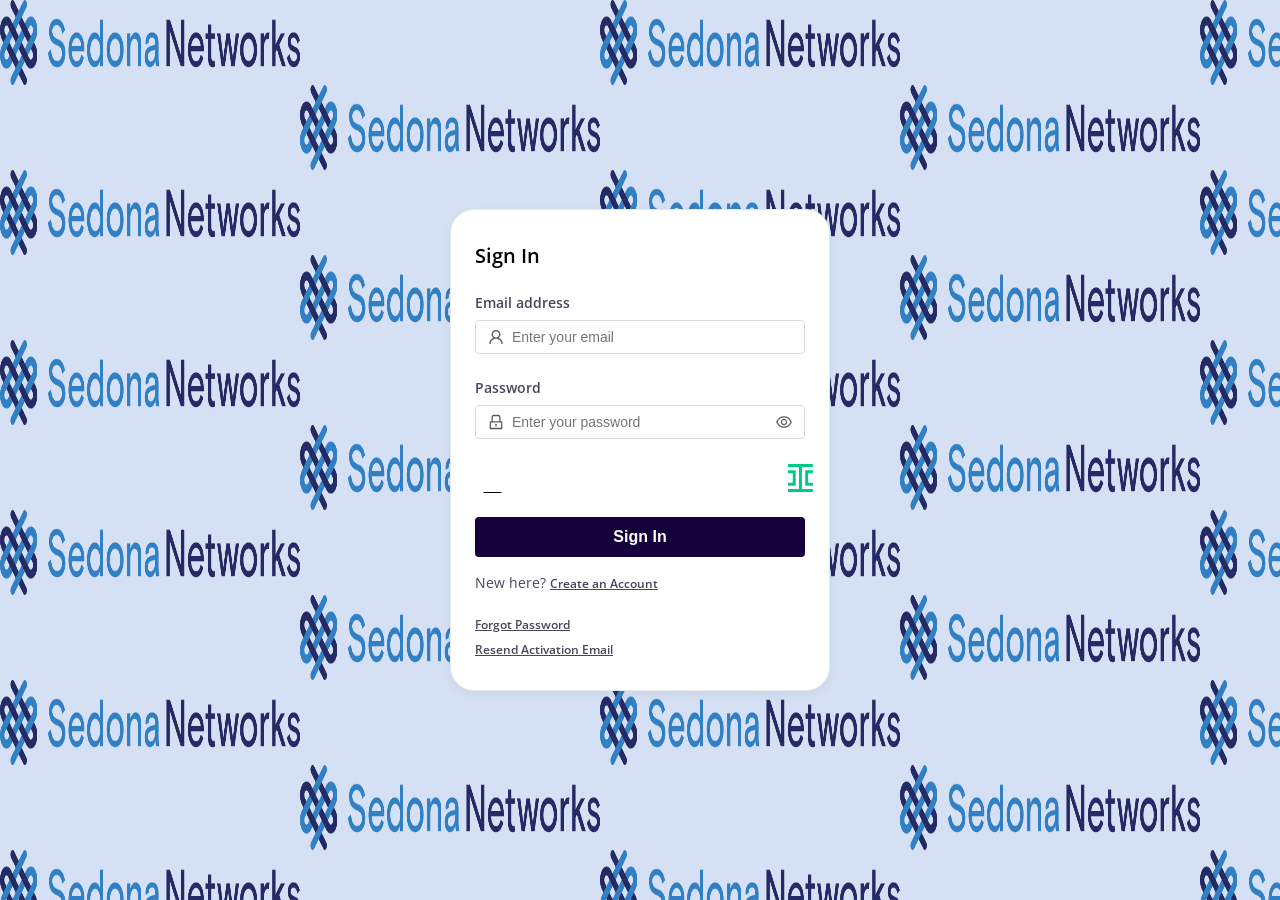
==== index.html @ 29ae746d "removed template code except ironclad workflow url link" ====
<!DOCTYPE html>
<html lang="en">
<head>
    <meta charset="utf-8">
    <title>Clickwrap Demo</title>
    <meta name="viewport" content="width=device-width, initial-scale=1">
    <meta name="theme-color" content="#0ed2f0">
    <link rel="icon" href="./favicon-32x32.png">
    <link rel="stylesheet" href="styles.css">
</head>
<body>

    <main class="page-wrapper">
        <div class="login-container">
            
            <div class="card" id="sign-in-card">
                <h1 class="card-title">Sign In</h1>
                
                <form class="login-form">
                    
                    <div class="form-item">
                        <label for="email-address">Email address</label>
                        <div class="input-group">
                            <span class="input-prefix">
                                <svg viewBox="64 64 896 896" fill="currentColor" width="1em" height="1em">
                                    <path d="M858.5 763.6a374 374 0 00-80.6-119.5 375.63 375.63 0 00-119.5-80.6c-.4-.2-.8-.3-1.2-.5C719.5 518 760 444.7 760 362c0-137-111-248-248-248S264 225 264 362c0 82.7 40.5 156 102.8 201.1-.4.2-.8.3-1.2.5-44.8 18.9-85 46-119.5 80.6a375.63 375.63 0 00-80.6 119.5A371.7 371.7 0 00136 901.8a8 8 0 008 8.2h60c4.4 0 7.9-3.5 8-7.8 2-77.2 33-149.5 87.8-204.3 56.7-56.7 132-87.9 212.2-87.9s155.5 31.2 212.2 87.9C779 752.7 810 825 812 902.2c.1 4.4 3.6 7.8 8 7.8h60a8 8 0 008-8.2c-1-47.8-10.9-94.3-29.5-138.2zM512 534c-45.9 0-89.1-17.9-121.6-50.4S340 407.9 340 362c0-45.9 17.9-89.1 50.4-121.6S466.1 190 512 190s89.1 17.9 121.6 50.4S684 316.1 684 362c0 45.9-17.9 89.1-50.4 121.6S557.9 534 512 534z"></path>
                                </svg>
                            </span>
                            <input id="email-address" type="email" placeholder="Enter your email" required>
                        </div>
                    </div>

                    <div class="form-item">
                        <label for="password">Password</label>
                        <div class="input-group">
                            <span class="input-prefix">
                                <svg viewBox="64 64 896 896" fill="currentColor" width="1em" height="1em">
                                    <path d="M832 464h-68V240c0-70.7-57.3-128-128-128H388c-70.7 0-128 57.3-128 128v224h-68c-17.7 0-32 14.3-32 32v384c0 17.7 14.3 32 32 32h640c17.7 0 32-14.3 32-32V496c0-17.7-14.3-32-32-32zM332 240c0-30.9 25.1-56 56-56h248c30.9 0 56 25.1 56 56v224H332V240zm460 600H232V536h560v304zM484 701v53c0 4.4 3.6 8 8 8h40c4.4 0 8-3.6 8-8v-53a48.01 48.01 0 10-56 0z"></path>
                                </svg>
                            </span>
                            <input id="password" type="password" placeholder="Enter your password" required>
                            <span class="input-suffix eye-icon">
                                <svg viewBox="64 64 896 896" fill="currentColor" width="1em" height="1em">
                                    <path d="M942.2 486.2C847.4 286.5 704.1 186 512 186c-192.2 0-335.4 100.5-430.2 300.3a60.3 60.3 0 000 51.5C176.6 737.5 319.9 838 512 838c192.2 0 335.4-100.5 430.2-300.3 7.7-16.2 7.7-35 0-51.5zM512 766c-161.3 0-279.4-81.8-362.7-254C232.6 339.8 350.7 258 512 258c161.3 0 279.4 81.8 362.7 254C791.5 684.2 673.4 766 512 766zm-4-430c-97.2 0-176 78.8-176 176s78.8 176 176 176 176-78.8 176-176-78.8-176-176-176zm0 288c-61.9 0-112-50.1-112-112s50.1-112 112-112 112 50.1 112 112-50.1 112-112 112z"></path>
                                </svg>
                            </span>
                        </div>
                    </div>
                    
                    <div class="clickwrap-container">
                        <iframe id="my-iframe" src="{{ replace_ironclad_clickwrap_workflow_link }}&parent=https://icse-demo.github.io"></iframe>
                        <svg viewBox="0 0 136 152" fill="none" xmlns="http://www.w3.org/2000/svg">
                            <path fill-rule="evenodd" clip-rule="evenodd" d="M0 0.957442V15.2965C0 15.6948 0.398307 16.0931 0.796615 16.0931H59.7461V135.585H0.796615C0.398307 135.585 0 135.983 0 136.382V150.721C0 151.119 0.398307 151.517 0.796615 151.517H134.628C135.026 151.517 135.424 151.119 135.424 150.721V136.382C135.424 135.983 135.026 135.585 134.628 135.585H75.6784V16.0931H134.628C135.026 16.0931 135.424 15.6948 135.424 15.2965V0.957442C135.424 0.559135 135.026 0.160828 134.628 0.160828H0.796615C0.398307 0.160828 0 0.559135 0 0.957442ZM98.3816 34.0175H94.3992C94.0008 34.0175 93.6025 34.4158 93.6025 34.8141V116.865C93.6025 117.264 94.0008 117.662 94.3992 117.662H108.738C108.742 117.662 108.745 117.662 108.749 117.662H134.628C135.026 117.662 135.424 117.264 135.424 116.865V102.526C135.424 102.128 135.026 101.73 134.628 101.73H109.535V49.9498H134.628C135.026 49.9498 135.424 49.5515 135.424 49.1532V34.8141C135.424 34.4158 135.026 34.0175 134.628 34.0175H108.738H98.3816ZM37.0426 34.0175H41.0258C41.4241 34.0175 41.8224 34.4158 41.8224 34.8141V116.865C41.8224 117.264 41.4241 117.662 41.0258 117.662H26.6868L26.6763 117.662H0.796614C0.398307 117.662 0 117.264 0 116.865V102.526C0 102.128 0.398307 101.73 0.796614 101.73H25.8901V49.9498H0.796614C0.398307 49.9498 0 49.5515 0 49.1532V34.8141C0 34.4158 0.398307 34.0175 0.796614 34.0175H26.6868H37.0426Z" fill="#00CA88"/>
                        </svg>
                    </div>

                    <button type="button" class="btn-primary" onclick="event.preventDefault(); displayClickwrap()">Sign In</button>

                    <div class="form-footer-links">
                        <span>New here?</span>
                        <a href="#">Create an Account</a>
                    </div>
                </form>
                
                <div class="auth-helper-links">
                    <a href="#">Forgot Password</a>
                    <a href="#">Resend Activation Email</a>
                </div>
            </div>
            
        </div>
    </main>

    <div id="iframe-container">
        <iframe id="signature-iframe" src=""></iframe>
        <button id="submit-button" disabled>Submit</button>
    </div>
    
    <div id="loading-container">
        <div class="loading-box">
            <div class="loader">
                <span></span><span></span><span></span>
            </div>
            <div class="progress-bar-container">
                <div id="progress-bar" class="progress-bar"></div>
            </div>
            <p id="loading-message"></p>
        </div>
    </div>
    
    <script src="script.js"></script>
</body>
</html>
---- styles.css ----
@import url('https://fonts.googleapis.com/css2?family=Open+Sans:wght@400;600;700&display=swap');

body, html {
    margin: 0;
    height: 100%;
    font-family: 'Open Sans', -apple-system, BlinkMacSystemFont, "Segoe UI", Roboto, sans-serif;
    background-color: #f7f7f7;
}

.page-wrapper {
    /* Keep your layout setup */
    min-height: 100vh;
    width: 100%;
    display: flex;
    justify-content: center;
    align-items: center;
    
    /* 1. Add this to anchor the background layer and protect your login card */
    position: relative; 
    z-index: 1;
    
    /* Optional: Set your desired background color here so the empty spaces aren't just white */
    background-color: #d6e0f5; 
}

/* 2. Create the background layer */
.page-wrapper::before {
    content: "";
    position: absolute;
    inset: 0; /* Stretches layer to all edges (top, bottom, left, right 0) */
    z-index: -1; /* Puts the background BEHIND your login card */
    
    background-image: url('./assets/LogoFlat2x.png');
    background-repeat: repeat;
    background-attachment: fixed;
    
    /* 3. We MUST set an exact height (e.g., 85px) instead of 'auto' to do the grid math. 
       If the logo looks squished or stretched, adjust 85px up or down until it looks right. */
    background-size: 300px 85px; 
    
    /* 4. Create the Checkerboard Mask 
       This draws 4 quadrants: Top-Left & Bottom-Right are visible, the others are hidden */
    -webkit-mask-image: conic-gradient(transparent 25%, #000 25% 50%, transparent 50% 75%, #000 75%);
    mask-image: conic-gradient(transparent 25%, #000 25% 50%, transparent 50% 75%, #000 75%);
    
    /* 5. The mask size must be EXACTLY twice the background-size to cover a 2x2 grid 
       300 * 2 = 600px | 85 * 2 = 170px */
    -webkit-mask-size: 600px 170px;
    mask-size: 600px 170px;
}

/* Main Form Card */
.card {
    background: #ffffff;
    border: 1px solid #e8e8e8;
    border-radius: 24px;
    box-shadow: 0 4px 12px rgba(0, 0, 0, 0.05);
    width: 100%;
    max-width: 380px;
    padding: 32px 24px;
    box-sizing: border-box;
    overflow: hidden;
}

.card-title {
    font-size: 20px;
    color: #000;
    font-weight: 600;
    margin-top: 0;
    margin-bottom: 24px;
}

/* Inputs and form elements */
.form-item {
    margin-bottom: 24px;
}

.form-item label {
    display: block;
    font-size: 14px;
    color: #48465b;
    font-weight: 600;
    margin-bottom: 8px;
}

/* Input Group Wrapper */
.input-group {
    display: flex;
    align-items: center;
    box-sizing: border-box;
    width: 100%;
    padding: 8px 12px;
    background-color: #fff;
    border: 1px solid #d9d9d9;
    border-radius: 4px;
    transition: all 0.3s;
}

.input-group:hover {
    border-color: #8ab7e4;
}

.input-group:focus-within {
    border-color: #8ab7e4;
    box-shadow: 0 0 0 2px rgba(138, 183, 228, 0.25); 
}

/* The actual input fields */
.input-group input {
    flex: 1;
    border: none;
    outline: none;
    padding: 0;
    background: transparent;
    font-size: 14px;
    color: #000000a6;
    width: 100%;
}

/* Icons */
.input-prefix {
    margin-right: 8px;
    display: flex;
    align-items: center;
    color: #000000a6;
}

.input-suffix {
    margin-left: 8px;
    display: flex;
    align-items: center;
    color: #000000a6;
    cursor: pointer;
    transition: color 0.3s;
    position: relative;
    z-index: 10;
}

.input-suffix:hover {
    color: #8ab7e4;
}

.input-suffix svg { pointer-events: none; }
.input-prefix svg, .input-suffix svg {
    width: 16px;
    height: 16px;
}

/* Clickwrap and buttons */
.clickwrap-container {
    display: flex;
    align-items: center;
    justify-content: space-between;
    gap: 16px;
    margin-top: 24px;
    margin-bottom: 24px;
}

.clickwrap-container iframe {
    width: 90%;
    height: 30px;
    border: none;
}

.clickwrap-container svg {
    width: 25px;
    height: 28px;
    flex-shrink: 0;
}

/* Main Form Button */
.btn-primary {
    width: 100%;
    height: 40px;
    padding: 0 15px;
    font-size: 16px;
    font-weight: 600;
    color: #fff;
    background-color: #15003B;
    border: none;
    border-radius: 4px;
    cursor: pointer;
    transition: all 0.3s ease;
    margin-bottom: 16px;
}

.btn-primary:hover {
    background-color: #404C71;
}

/* Text Links */
.form-footer-links {
    font-size: 14px;
    color: #48465b;
}

.auth-helper-links {
    display: flex;
    flex-direction: column;
    gap: 8px;
    margin-top: 24px;
}

a {
    color: #48465b;
    text-decoration: underline;
    text-decoration-color: #48465b;
    font-weight: 600;
    font-size: 12px;
    transition: color 0.2s;
}

a:hover {
    color: #8ab7e4;
    text-decoration-color: #8ab7e4;
}

/* Loading overlay and iFrame */
#loading-container {
    display: flex;
    justify-content: center;
    align-items: center;
    position: fixed;
    top: 0;
    left: 0;
    width: 100%;
    height: 100%;
    background: #ffffff;
    z-index: 9999;
    opacity: 0;
    visibility: hidden;
    transition: opacity 0.5s ease, visibility 0.5s ease;
}

#loading-container.show {
    opacity: 1;
    visibility: visible;
}

.loading-box {
    text-align: center;
    padding: 40px 50px;
    background: #ffffff;
    border-radius: 20px;
    box-shadow: 0 8px 32px 0 rgba(100, 82, 255, 0.2);
    border: 1px solid #6452ff;
}

.loader {
    display: flex;
    justify-content: center;
    align-items: center;
    height: 60px;
    margin-bottom: 20px;
}

.loader span {
    display: inline-block;
    width: 15px;
    height: 15px;
    margin: 0 7px;
    background-color: #1E0057;
    border-radius: 50%;
    animation: pulse 1.4s infinite ease-in-out both;
}

.loader span:nth-child(1) { animation-delay: -0.32s; }
.loader span:nth-child(2) { animation-delay: -0.16s; }

@keyframes pulse {
    0%, 80%, 100% { transform: scale(0.2); opacity: 0.5; }
    40% { transform: scale(1.0); opacity: 1; }
}

#loading-message {
    color: #1E0057;
    font-size: 1.1em;
    letter-spacing: 1px;
    min-height: 2em;
    transition: opacity 0.5s ease-in-out;
}
#loading-message.fade-out { opacity: 0; }

.progress-bar-container {
    width: 100%;
    height: 10px;
    background-color: #6452ff;
    border-radius: 25px;
    margin-bottom: 25px;
    overflow: hidden;
}

.progress-bar {
    width: 0%;
    height: 100%;
    background-color: #1E0057;
    border-radius: 25px;
    transition: width 0.4s ease-in-out;
}

/* Floating Signature Frame */
#iframe-container {
    width: 1000px;
    margin: 40px auto;
    padding: 15px;
    background-color: #1E0057;
    border-radius: 16px;
    box-shadow: 0 8px 24px rgba(100, 82, 255, 0.3);
    display: none;
    position: fixed;
    top: 50%;
    left: 50%;
    transform: translate(-50%, -50%);
    z-index: 50;
}

#signature-iframe {
    display: block;
    width: 100%;
    height: 700px;
    border: none;
    border-radius: 8px;
    background: white;
}

#submit-button {
    position: fixed;
    bottom: 20px;
    right: 20px;
    z-index: 1000;
    background-image: linear-gradient(45deg, #7A57D4 0%, #1E0057 100%);
    color: white;
    border: none;
    border-radius: 10px;
    padding: 14px 32px;
    font-size: 16px;
    font-weight: bold;
    cursor: pointer;
    box-shadow: 0 4px 15px rgba(100, 82, 255, 0.3);
    transition: all 0.25s ease;
}

#submit-button:not(:disabled):hover {
    transform: translateY(-3px) scale(1.05);
}

#submit-button:disabled {
    background-image: none;
    background-color: #a0aec0;
    color: #e2e8f0;
    cursor: not-allowed;
    box-shadow: none;
    filter: grayscale(50%);
}
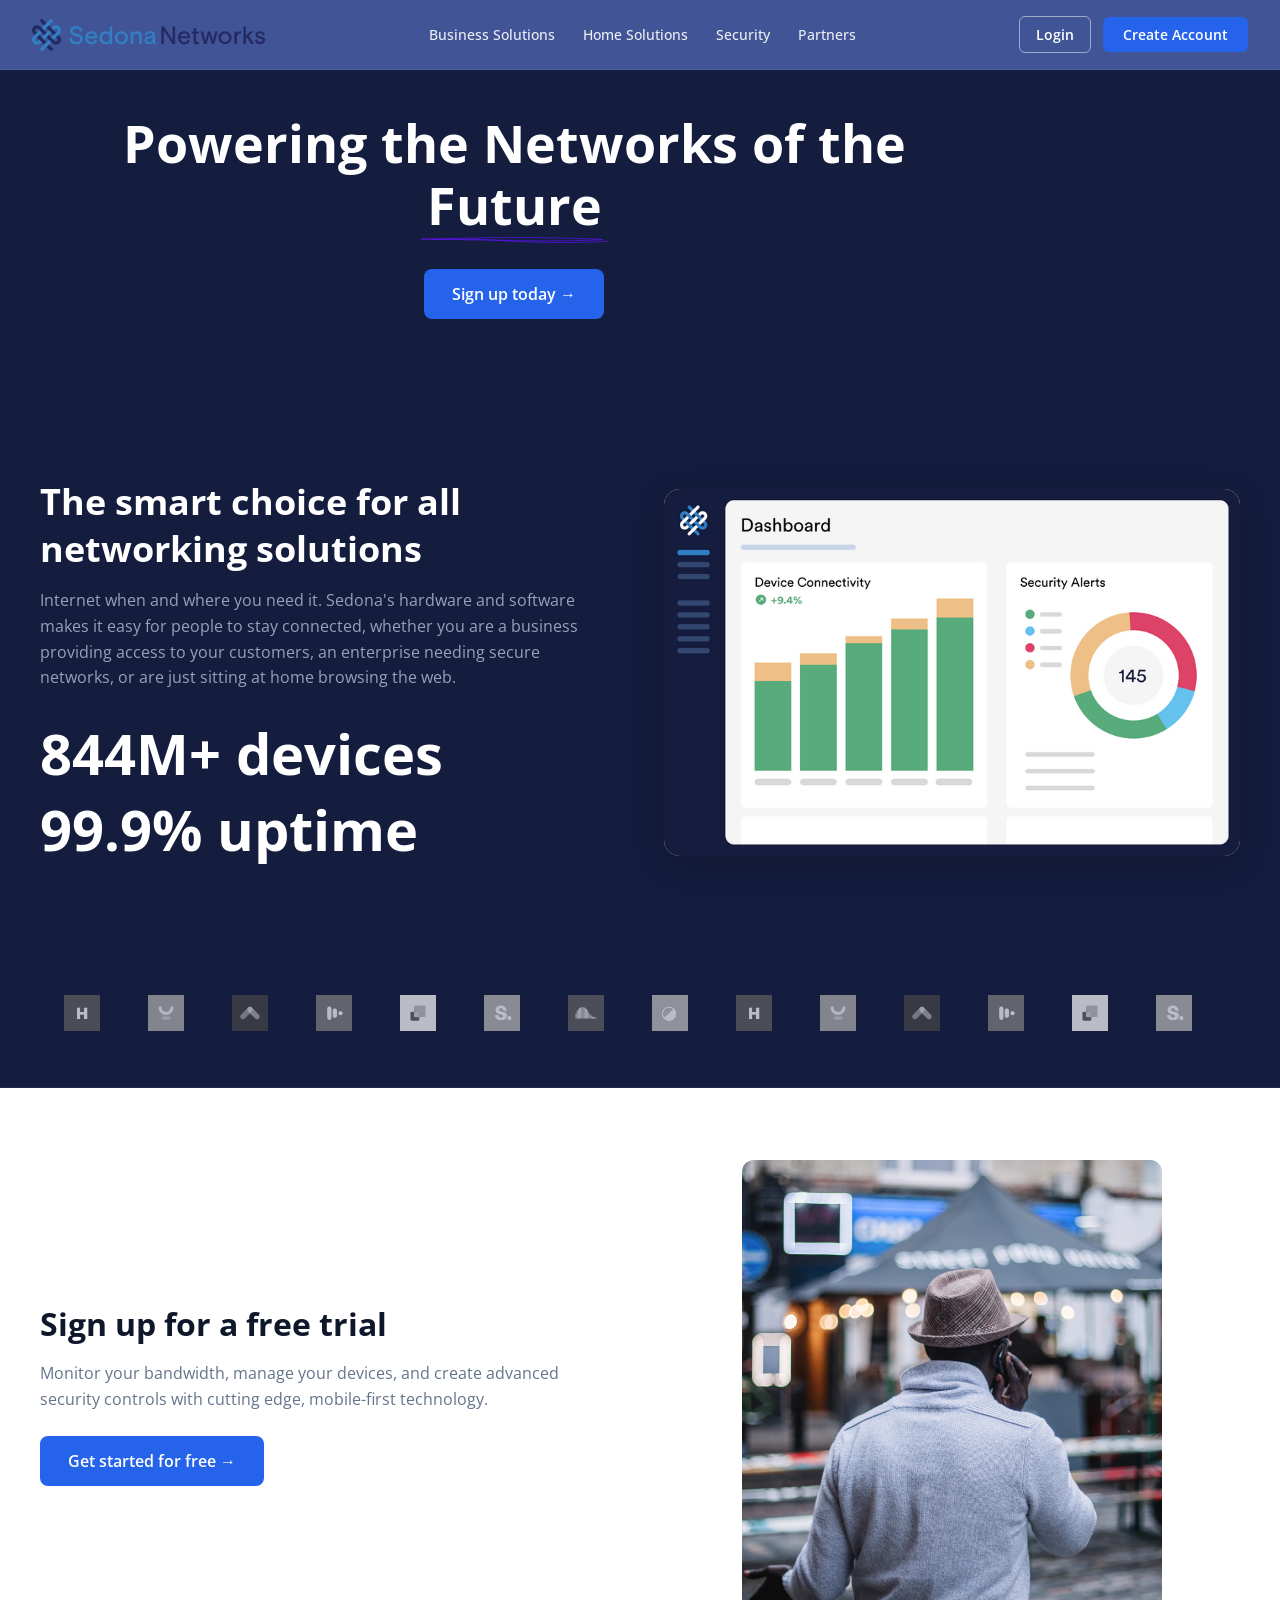
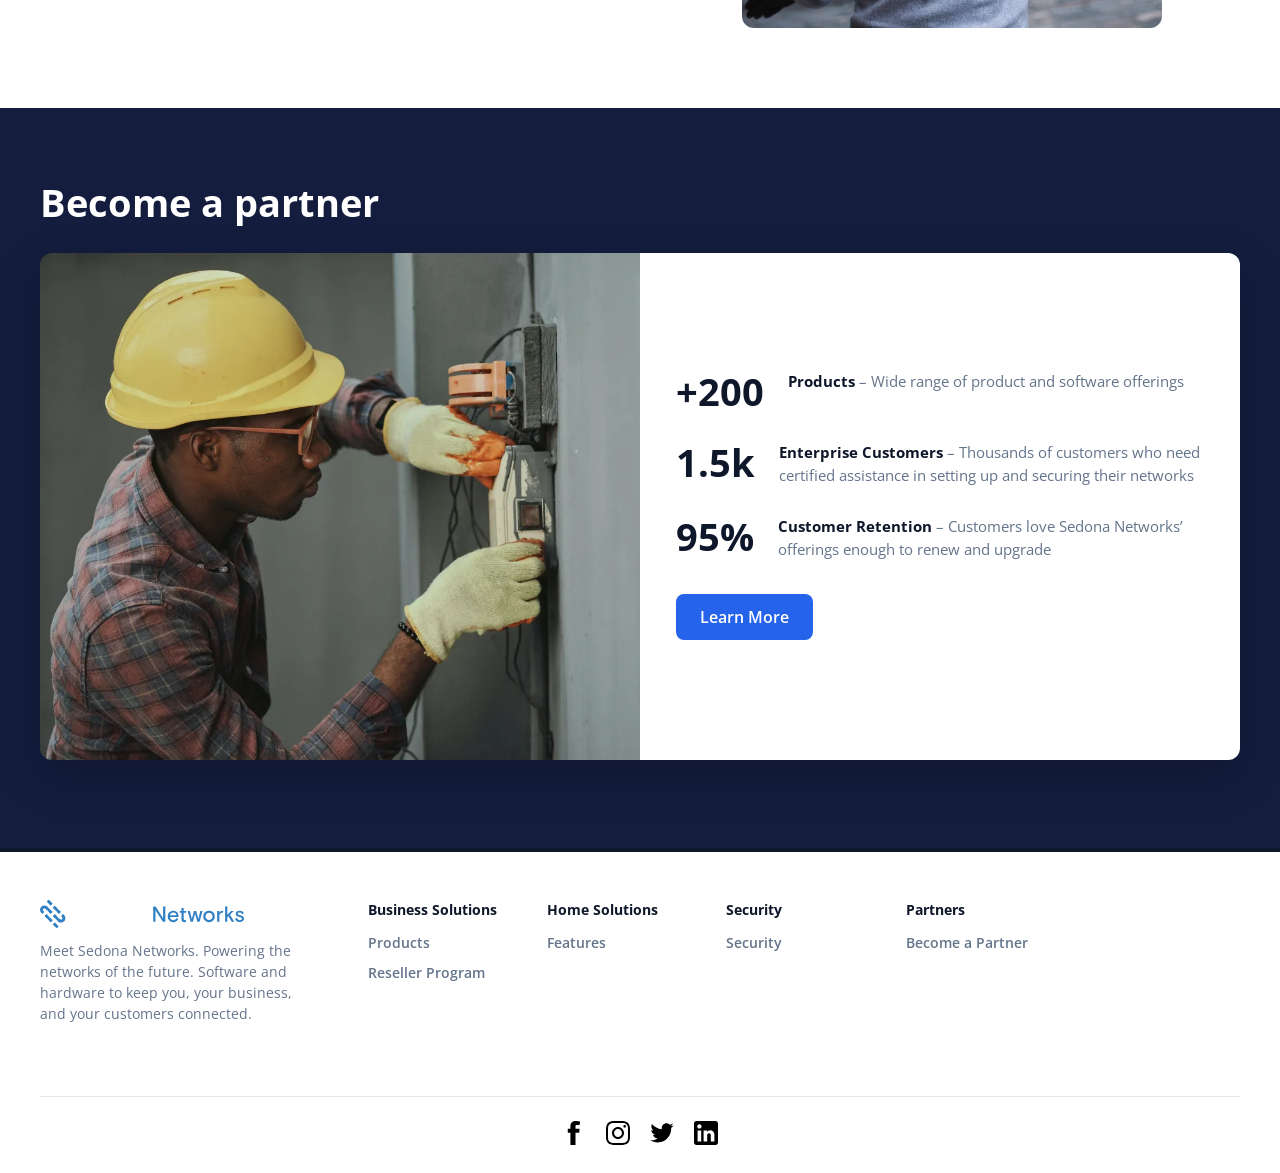
==== commit 796e2342: "Initial Sedona Website copy" ====
--- a/index.html
+++ b/index.html
@@ -2,92 +2,196 @@
 <html lang="en">
 <head>
     <meta charset="utf-8">
-    <title>Clickwrap Demo</title>
+    <title>Sedona Networks</title>
     <meta name="viewport" content="width=device-width, initial-scale=1">
-    <meta name="theme-color" content="#0ed2f0">
+    <meta name="theme-color" content="#0b1120">
     <link rel="icon" href="./favicon-32x32.png">
-    <link rel="stylesheet" href="styles.css">
+    <link rel="stylesheet" href="css/styles.css">
 </head>
-<body>
+<body class="page-home">
+
+    <header class="site-header">
+        <a href="index.html" class="header-logo">
+            <img src="assets/LogoFlat.svg" alt="">
+        </a>
+        <nav class="site-nav">
+            <a href="business-solutions.html">Business Solutions</a>
+            <a href="home-solutions.html">Home Solutions</a>
+            <a href="security.html">Security</a>
+            <a href="partners.html">Partners</a>
+        </nav>
+        <div class="header-actions">
+            <a href="login.html" class="btn-login">Login</a>
+            <a href="signup.html" class="btn-create">Create Account</a>
+        </div>
+    </header>
 
     <main class="page-wrapper">
-        <div class="login-container">
-            
-            <div class="card" id="sign-in-card">
-                <h1 class="card-title">Sign In</h1>
-                
-                <form class="login-form">
-                    
-                    <div class="form-item">
-                        <label for="email-address">Email address</label>
-                        <div class="input-group">
-                            <span class="input-prefix">
-                                <svg viewBox="64 64 896 896" fill="currentColor" width="1em" height="1em">
-                                    <path d="M858.5 763.6a374 374 0 00-80.6-119.5 375.63 375.63 0 00-119.5-80.6c-.4-.2-.8-.3-1.2-.5C719.5 518 760 444.7 760 362c0-137-111-248-248-248S264 225 264 362c0 82.7 40.5 156 102.8 201.1-.4.2-.8.3-1.2.5-44.8 18.9-85 46-119.5 80.6a375.63 375.63 0 00-80.6 119.5A371.7 371.7 0 00136 901.8a8 8 0 008 8.2h60c4.4 0 7.9-3.5 8-7.8 2-77.2 33-149.5 87.8-204.3 56.7-56.7 132-87.9 212.2-87.9s155.5 31.2 212.2 87.9C779 752.7 810 825 812 902.2c.1 4.4 3.6 7.8 8 7.8h60a8 8 0 008-8.2c-1-47.8-10.9-94.3-29.5-138.2zM512 534c-45.9 0-89.1-17.9-121.6-50.4S340 407.9 340 362c0-45.9 17.9-89.1 50.4-121.6S466.1 190 512 190s89.1 17.9 121.6 50.4S684 316.1 684 362c0 45.9-17.9 89.1-50.4 121.6S557.9 534 512 534z"></path>
-                                </svg>
-                            </span>
-                            <input id="email-address" type="email" placeholder="Enter your email" required>
-                        </div>
+        <!-- Hero -->
+        <section class="hero">
+                <div class="hero-top animate-on-scroll">
+                    <h1 class="hero-title">
+                        Powering the Networks of the <span class="glitch-word hero-future-word">Future</span>
+                    </h1>
+                    <div class="hero-cta">
+                        <a href="signup.html" class="btn-primary-hero btn-hero-arrow">Sign up today</a>
                     </div>
+                </div>
+        </section>
 
-                    <div class="form-item">
-                        <label for="password">Password</label>
-                        <div class="input-group">
-                            <span class="input-prefix">
-                                <svg viewBox="64 64 896 896" fill="currentColor" width="1em" height="1em">
-                                    <path d="M832 464h-68V240c0-70.7-57.3-128-128-128H388c-70.7 0-128 57.3-128 128v224h-68c-17.7 0-32 14.3-32 32v384c0 17.7 14.3 32 32 32h640c17.7 0 32-14.3 32-32V496c0-17.7-14.3-32-32-32zM332 240c0-30.9 25.1-56 56-56h248c30.9 0 56 25.1 56 56v224H332V240zm460 600H232V536h560v304zM484 701v53c0 4.4 3.6 8 8 8h40c4.4 0 8-3.6 8-8v-53a48.01 48.01 0 10-56 0z"></path>
-                                </svg>
-                            </span>
-                            <input id="password" type="password" placeholder="Enter your password" required>
-                            <span class="input-suffix eye-icon">
-                                <svg viewBox="64 64 896 896" fill="currentColor" width="1em" height="1em">
-                                    <path d="M942.2 486.2C847.4 286.5 704.1 186 512 186c-192.2 0-335.4 100.5-430.2 300.3a60.3 60.3 0 000 51.5C176.6 737.5 319.9 838 512 838c192.2 0 335.4-100.5 430.2-300.3 7.7-16.2 7.7-35 0-51.5zM512 766c-161.3 0-279.4-81.8-362.7-254C232.6 339.8 350.7 258 512 258c161.3 0 279.4 81.8 362.7 254C791.5 684.2 673.4 766 512 766zm-4-430c-97.2 0-176 78.8-176 176s78.8 176 176 176 176-78.8 176-176-78.8-176-176-176zm0 288c-61.9 0-112-50.1-112-112s50.1-112 112-112 112 50.1 112 112-50.1 112-112 112z"></path>
-                                </svg>
-                            </span>
-                        </div>
-                    </div>
-                    
-                    <div class="clickwrap-container">
-                        <iframe id="my-iframe" src="{{ replace_ironclad_clickwrap_workflow_link }}&parent=https://icse-demo.github.io"></iframe>
-                        <svg viewBox="0 0 136 152" fill="none" xmlns="http://www.w3.org/2000/svg">
-                            <path fill-rule="evenodd" clip-rule="evenodd" d="M0 0.957442V15.2965C0 15.6948 0.398307 16.0931 0.796615 16.0931H59.7461V135.585H0.796615C0.398307 135.585 0 135.983 0 136.382V150.721C0 151.119 0.398307 151.517 0.796615 151.517H134.628C135.026 151.517 135.424 151.119 135.424 150.721V136.382C135.424 135.983 135.026 135.585 134.628 135.585H75.6784V16.0931H134.628C135.026 16.0931 135.424 15.6948 135.424 15.2965V0.957442C135.424 0.559135 135.026 0.160828 134.628 0.160828H0.796615C0.398307 0.160828 0 0.559135 0 0.957442ZM98.3816 34.0175H94.3992C94.0008 34.0175 93.6025 34.4158 93.6025 34.8141V116.865C93.6025 117.264 94.0008 117.662 94.3992 117.662H108.738C108.742 117.662 108.745 117.662 108.749 117.662H134.628C135.026 117.662 135.424 117.264 135.424 116.865V102.526C135.424 102.128 135.026 101.73 134.628 101.73H109.535V49.9498H134.628C135.026 49.9498 135.424 49.5515 135.424 49.1532V34.8141C135.424 34.4158 135.026 34.0175 134.628 34.0175H108.738H98.3816ZM37.0426 34.0175H41.0258C41.4241 34.0175 41.8224 34.4158 41.8224 34.8141V116.865C41.8224 117.264 41.4241 117.662 41.0258 117.662H26.6868L26.6763 117.662H0.796614C0.398307 117.662 0 117.264 0 116.865V102.526C0 102.128 0.398307 101.73 0.796614 101.73H25.8901V49.9498H0.796614C0.398307 49.9498 0 49.5515 0 49.1532V34.8141C0 34.4158 0.398307 34.0175 0.796614 34.0175H26.6868H37.0426Z" fill="#00CA88"/>
-                        </svg>
-                    </div>
-
-                    <button type="button" class="btn-primary" onclick="event.preventDefault(); displayClickwrap()">Sign In</button>
-
-                    <div class="form-footer-links">
-                        <span>New here?</span>
-                        <a href="#">Create an Account</a>
-                    </div>
-                </form>
-                
-                <div class="auth-helper-links">
-                    <a href="#">Forgot Password</a>
-                    <a href="#">Resend Activation Email</a>
+        <!-- Section: Learn more + dashboard mockup -->
+        <section class="section-choice" id="learn">
+            <div class="section-inner">
+                <div class="animate-on-scroll">
+                    <h2 class="section-headline">The smart choice for all networking solutions</h2>
+                    <p class="section-body">Internet when and where you need it. Sedona's hardware and software makes it easy for people to stay connected, whether you are a business providing access to your customers, an enterprise needing secure networks, or are just sitting at home browsing the web.</p>
+                    <p class="section-stat">844M+ devices</p>
+                    <p class="section-stat">99.9% uptime</p>
+                </div>
+                <div class="section-choice-visual animate-on-scroll">
+                    <img
+                        class="section-choice-img"
+                        src="assets/UI2x_1-p-1080.png"
+                        srcset="assets/UI2x_1-p-800.png 800w, assets/UI2x_1-p-1080.png 1080w, assets/UI2x_1-p-1600.png 1600w, assets/UI2x_1.png 2000w"
+                        sizes="(max-width: 768px) 100vw, 50vw"
+                        width="1080"
+                        height="720"
+                        alt="Network operations dashboard with metrics and charts"
+                        loading="lazy"
+                        decoding="async">
                 </div>
             </div>
-            
-        </div>
+        </section>
+
+        <!-- Partner logos carousel (dark band only) -->
+        <section class="section-carousel-strip" aria-label="Partner logos">
+            <div class="logo-carousel-wrap">
+                <div class="logo-carousel" aria-hidden="true">
+                    <img src="assets/log-1.svg" alt="">
+                    <img src="assets/log-2.svg" alt="">
+                    <img src="assets/log-3.svg" alt="">
+                    <img src="assets/log-4.svg" alt="">
+                    <img src="assets/log-5.svg" alt="">
+                    <img src="assets/log-6.svg" alt="">
+                    <img src="assets/log-7.svg" alt="">
+                    <img src="assets/log-8.svg" alt="">
+                    <img src="assets/log-1.svg" alt="">
+                    <img src="assets/log-2.svg" alt="">
+                    <img src="assets/log-3.svg" alt="">
+                    <img src="assets/log-4.svg" alt="">
+                    <img src="assets/log-5.svg" alt="">
+                    <img src="assets/log-6.svg" alt="">
+                    <img src="assets/log-7.svg" alt="">
+                    <img src="assets/log-8.svg" alt="">
+                </div>
+            </div>
+        </section>
+
+        <!-- CTA: free trial (white section, below carousel) -->
+        <section class="section-cta-light">
+            <div class="cta-two-col cta-two-col--constrained">
+                <div class="animate-on-scroll">
+                    <h2 class="cta-headline">Sign up for a free trial</h2>
+                    <p class="cta-body">Monitor your bandwidth, manage your devices, and create advanced security controls with cutting edge, mobile-first technology.</p>
+                    <a href="signup.html" class="btn-primary-hero btn-hero-arrow">Get started for free</a>
+                </div>
+                <div class="animate-on-scroll cta-media-col">
+                    <div class="cta-media">
+                        <img
+                            class="cta-media-img"
+                            src="assets/Man_phone_1Man_phone.webp"
+                            alt="Person using mobile service in an urban setting"
+                            width="800"
+                            height="1000"
+                            loading="lazy"
+                            decoding="async">
+                    </div>
+                </div>
+            </div>
+        </section>
+
+        <!-- Become a partner: navy band, image + metrics (links to partners) -->
+        <section class="section-partner-cta" aria-labelledby="partner-cta-heading">
+            <div class="section-partner-cta-inner">
+                <h2 id="partner-cta-heading" class="section-partner-heading animate-on-scroll">Become a partner</h2>
+                <div class="section-partner-grid">
+                    <div class="section-partner-media animate-on-scroll">
+                        <img
+                            src="assets/partner22x_1partner2@2x.webp"
+                            alt="Field technician in a hard hat working on network wiring"
+                            width="800"
+                            height="600"
+                            loading="lazy"
+                            decoding="async">
+                    </div>
+                    <div class="section-partner-stats animate-on-scroll">
+                        <div class="partner-stat-row">
+                            <span class="partner-stat-value">+200</span>
+                            <p class="partner-stat-text"><strong>Products</strong> – Wide range of product and software offerings</p>
+                        </div>
+                        <div class="partner-stat-row">
+                            <span class="partner-stat-value">1.5k</span>
+                            <p class="partner-stat-text"><strong>Enterprise Customers</strong> – Thousands of customers who need certified assistance in setting up and securing their networks</p>
+                        </div>
+                        <div class="partner-stat-row">
+                            <span class="partner-stat-value">95%</span>
+                            <p class="partner-stat-text"><strong>Customer Retention</strong> – Customers love Sedona Networks’ offerings enough to renew and upgrade</p>
+                        </div>
+                        <a href="partners.html" class="btn-partner-learn-more">Learn More</a>
+                    </div>
+                </div>
+            </div>
+        </section>
+
+        <!-- Footer -->
+        <footer class="site-footer">
+            <div class="footer-bar"></div>
+            <div class="footer-inner">
+                <div class="footer-brand">
+                    <a href="index.html" class="footer-logo">
+                        <img src="assets/LogoFlat-Dark.svg" alt="">
+                    </a>
+                    <p class="footer-desc">Meet Sedona Networks. Powering the networks of the future. Software and hardware to keep you, your business, and your customers connected.</p>
+                </div>
+                <div class="footer-nav">
+                    <div class="footer-col">
+                        <h4>Business Solutions</h4>
+                        <ul>
+                            <li><a href="business-solutions.html">Products</a></li>
+                            <li><a href="partners.html">Reseller Program</a></li>
+                        </ul>
+                    </div>
+                    <div class="footer-col">
+                        <h4>Home Solutions</h4>
+                        <ul>
+                            <li><a href="home-solutions.html">Features</a></li>
+                        </ul>
+                    </div>
+                    <div class="footer-col">
+                        <h4>Security</h4>
+                        <ul>
+                            <li><a href="security.html">Security</a></li>
+                        </ul>
+                    </div>
+                    <div class="footer-col">
+                        <h4>Partners</h4>
+                        <ul>
+                            <li><a href="partners.html">Become a Partner</a></li>
+                        </ul>
+                    </div>
+                </div>
+                <div class="footer-social">
+                    <div class="social-links">
+                        <a href="#facebook" aria-label="Facebook"><img src="assets/ic-facebook-white.svg" alt=""></a>
+                        <a href="#instagram" aria-label="Instagram"><img src="assets/ic-instagram-white.svg" alt=""></a>
+                        <a href="#twitter" aria-label="Twitter"><img src="assets/ic-twitter-white.svg" alt=""></a>
+                        <a href="#linkedin" aria-label="LinkedIn"><img src="assets/ic-linkedin-white.svg" alt=""></a>
+                    </div>
+                </div>
+            </div>
+        </footer>
     </main>
 
-    <div id="iframe-container">
-        <iframe id="signature-iframe" src=""></iframe>
-        <button id="submit-button" disabled>Submit</button>
-    </div>
-    
-    <div id="loading-container">
-        <div class="loading-box">
-            <div class="loader">
-                <span></span><span></span><span></span>
-            </div>
-            <div class="progress-bar-container">
-                <div id="progress-bar" class="progress-bar"></div>
-            </div>
-            <p id="loading-message"></p>
-        </div>
-    </div>
-    
-    <script src="script.js"></script>
+    <script src="js/script.js"></script>
 </body>
-</html>+</html>
--- a/css/styles.css
+++ b/css/styles.css
@@ -0,0 +1,1963 @@
+/**
+ * Sedona Networks – global styles.
+ * Sections: base, form/card, loading/iframe, site header, home, footer,
+ * login, signup, partners, home-solutions, business-solutions, security.
+ */
+@import url('https://fonts.googleapis.com/css2?family=Open+Sans:wght@400;600;700&display=swap');
+
+/* --- Base --- */
+body, html {
+    margin: 0;
+    height: 100%;
+    font-family: 'Open Sans', -apple-system, BlinkMacSystemFont, "Segoe UI", Roboto, sans-serif;
+    background-color: #f7f7f7;
+}
+
+/* Wrapper for form pages: layout + tiled logo background (masked). */
+.page-wrapper {
+    min-height: 100vh;
+    width: 100%;
+    display: flex;
+    justify-content: center;
+    align-items: center;
+    position: relative;
+    z-index: 1;
+    background-color: #d6e0f5;
+}
+
+.page-wrapper::before {
+    content: "";
+    position: absolute;
+    inset: 0;
+    z-index: -1;
+    background-image: url('../assets/LogoFlat2x.png');
+    background-repeat: repeat;
+    background-attachment: fixed;
+    background-size: 300px 85px;
+    -webkit-mask-image: conic-gradient(transparent 25%, #000 25% 50%, transparent 50% 75%, #000 75%);
+    mask-image: conic-gradient(transparent 25%, #000 25% 50%, transparent 50% 75%, #000 75%);
+    -webkit-mask-size: 600px 170px;
+    mask-size: 600px 170px;
+}
+
+/* --- Form card and inputs --- */
+.card {
+    background: #ffffff;
+    border: 1px solid #e8e8e8;
+    border-radius: 24px;
+    box-shadow: 0 4px 12px rgba(0, 0, 0, 0.05);
+    width: 100%;
+    max-width: 380px;
+    padding: 32px 24px;
+    box-sizing: border-box;
+    overflow: hidden;
+}
+
+.card-title {
+    font-size: 20px;
+    color: #000;
+    font-weight: 600;
+    margin-top: 0;
+    margin-bottom: 24px;
+}
+
+.form-item {
+    margin-bottom: 24px;
+}
+
+.form-item label {
+    display: block;
+    font-size: 14px;
+    color: #48465b;
+    font-weight: 600;
+    margin-bottom: 8px;
+}
+
+.input-group {
+    display: flex;
+    align-items: center;
+    box-sizing: border-box;
+    width: 100%;
+    padding: 8px 12px;
+    background-color: #fff;
+    border: 1px solid #d9d9d9;
+    border-radius: 4px;
+    transition: all 0.3s;
+}
+
+.input-group:hover {
+    border-color: #8ab7e4;
+}
+
+.input-group:focus-within {
+    border-color: #8ab7e4;
+    box-shadow: 0 0 0 2px rgba(138, 183, 228, 0.25); 
+}
+
+.input-group input {
+    flex: 1;
+    border: none;
+    outline: none;
+    padding: 0;
+    background: transparent;
+    font-size: 14px;
+    color: #000000a6;
+    width: 100%;
+}
+
+.input-prefix {
+    margin-right: 8px;
+    display: flex;
+    align-items: center;
+    color: #000000a6;
+}
+
+.input-suffix {
+    margin-left: 8px;
+    display: flex;
+    align-items: center;
+    color: #000000a6;
+    cursor: pointer;
+    transition: color 0.3s;
+    position: relative;
+    z-index: 10;
+}
+
+.input-suffix:hover {
+    color: #8ab7e4;
+}
+
+.input-suffix svg {
+    pointer-events: none;
+}
+.input-prefix svg,
+.input-suffix svg {
+    width: 16px;
+    height: 16px;
+}
+
+.clickwrap-container {
+    display: flex;
+    align-items: center;
+    justify-content: space-between;
+    gap: 16px;
+    margin-top: 24px;
+    margin-bottom: 24px;
+}
+
+.clickwrap-container iframe {
+    width: 90%;
+    height: 30px;
+    border: none;
+}
+
+.clickwrap-container svg {
+    width: 25px;
+    height: 28px;
+    flex-shrink: 0;
+}
+
+.btn-primary {
+    width: 100%;
+    height: 40px;
+    padding: 0 15px;
+    font-size: 16px;
+    font-weight: 600;
+    color: #fff;
+    background-color: #15003B;
+    border: none;
+    border-radius: 4px;
+    cursor: pointer;
+    transition: all 0.3s ease;
+    margin-bottom: 16px;
+}
+
+.btn-primary:hover {
+    background-color: #404C71;
+}
+
+.form-footer-links {
+    font-size: 14px;
+    color: #48465b;
+}
+
+.auth-helper-links {
+    display: flex;
+    flex-direction: column;
+    gap: 8px;
+    margin-top: 24px;
+}
+
+a {
+    color: #48465b;
+    text-decoration: underline;
+    text-decoration-color: #48465b;
+    font-weight: 600;
+    font-size: 12px;
+    transition: color 0.2s;
+}
+
+a:hover {
+    color: #8ab7e4;
+    text-decoration-color: #8ab7e4;
+}
+
+/* --- Loading overlay and signature iframe --- */
+#loading-container {
+    display: flex;
+    justify-content: center;
+    align-items: center;
+    position: fixed;
+    top: 0;
+    left: 0;
+    width: 100%;
+    height: 100%;
+    background: #ffffff;
+    z-index: 9999;
+    opacity: 0;
+    visibility: hidden;
+    transition: opacity 0.5s ease, visibility 0.5s ease;
+}
+
+#loading-container.show {
+    opacity: 1;
+    visibility: visible;
+}
+
+.loading-box {
+    text-align: center;
+    padding: 40px 50px;
+    background: #ffffff;
+    border-radius: 20px;
+    box-shadow: 0 8px 32px 0 rgba(100, 82, 255, 0.2);
+    border: 1px solid #6452ff;
+}
+
+.loader {
+    display: flex;
+    justify-content: center;
+    align-items: center;
+    height: 60px;
+    margin-bottom: 20px;
+}
+
+.loader span {
+    display: inline-block;
+    width: 15px;
+    height: 15px;
+    margin: 0 7px;
+    background-color: #1E0057;
+    border-radius: 50%;
+    animation: pulse 1.4s infinite ease-in-out both;
+}
+
+.loader span:nth-child(1) { animation-delay: -0.32s; }
+.loader span:nth-child(2) { animation-delay: -0.16s; }
+
+@keyframes pulse {
+    0%, 80%, 100% { transform: scale(0.2); opacity: 0.5; }
+    40% { transform: scale(1.0); opacity: 1; }
+}
+
+#loading-message {
+    color: #1E0057;
+    font-size: 1.1em;
+    letter-spacing: 1px;
+    min-height: 2em;
+    transition: opacity 0.5s ease-in-out;
+}
+#loading-message.fade-out { opacity: 0; }
+
+.progress-bar-container {
+    width: 100%;
+    height: 10px;
+    background-color: #6452ff;
+    border-radius: 25px;
+    margin-bottom: 25px;
+    overflow: hidden;
+}
+
+.progress-bar {
+    width: 0%;
+    height: 100%;
+    background-color: #1E0057;
+    border-radius: 25px;
+    transition: width 0.4s ease-in-out;
+}
+
+/* Signature modal (shown after clickwrap acceptance). */
+#iframe-container {
+    width: 1000px;
+    margin: 40px auto;
+    padding: 15px;
+    background-color: #1E0057;
+    border-radius: 16px;
+    box-shadow: 0 8px 24px rgba(100, 82, 255, 0.3);
+    display: none;
+    position: fixed;
+    top: 50%;
+    left: 50%;
+    transform: translate(-50%, -50%);
+    z-index: 50;
+}
+
+#signature-iframe {
+    display: block;
+    width: 100%;
+    height: 700px;
+    border: none;
+    border-radius: 8px;
+    background: white;
+}
+
+#submit-button {
+    position: fixed;
+    bottom: 20px;
+    right: 20px;
+    z-index: 1000;
+    background-image: linear-gradient(45deg, #7A57D4 0%, #1E0057 100%);
+    color: white;
+    border: none;
+    border-radius: 10px;
+    padding: 14px 32px;
+    font-size: 16px;
+    font-weight: bold;
+    cursor: pointer;
+    box-shadow: 0 4px 15px rgba(100, 82, 255, 0.3);
+    transition: all 0.25s ease;
+}
+
+#submit-button:not(:disabled):hover {
+    transform: translateY(-3px) scale(1.05);
+}
+
+#submit-button:disabled {
+    background-image: none;
+    background-color: #a0aec0;
+    color: #e2e8f0;
+    cursor: not-allowed;
+    box-shadow: none;
+    filter: grayscale(50%);
+}
+
+/* ========== Shared site header ========== */
+.site-header {
+    position: fixed;
+    top: 0;
+    left: 0;
+    right: 0;
+    z-index: 100;
+    display: flex;
+    align-items: center;
+    justify-content: space-between;
+    padding: 16px 32px;
+    background: #415496;
+    backdrop-filter: blur(8px);
+    border-bottom: 1px solid rgba(255, 255, 255, 0.06);
+}
+
+.site-header .header-logo {
+    display: flex;
+    align-items: center;
+    gap: 10px;
+    text-decoration: none;
+    color: #fff;
+    font-weight: 700;
+    font-size: 18px;
+}
+
+.site-header .header-logo img {
+    height: 32px;
+    width: auto;
+}
+
+.site-nav {
+    display: flex;
+    align-items: center;
+    gap: 28px;
+}
+
+.site-nav a {
+    color: rgba(255, 255, 255, 0.9);
+    text-decoration: none;
+    font-size: 14px;
+    font-weight: 500;
+    transition: color 0.2s;
+}
+
+.site-nav a:hover {
+    color: #fff;
+}
+
+.site-header .header-actions {
+    display: flex;
+    align-items: center;
+    gap: 12px;
+}
+
+.site-header .btn-login {
+    padding: 8px 16px;
+    background: transparent;
+    border: 1px solid rgba(255, 255, 255, 0.5);
+    border-radius: 6px;
+    color: #fff;
+    font-size: 14px;
+    font-weight: 600;
+    text-decoration: none;
+    cursor: pointer;
+    transition: all 0.2s;
+}
+
+.site-header .btn-login:hover {
+    border-color: #fff;
+    background: rgba(255, 255, 255, 0.08);
+}
+
+.site-header .btn-create {
+    padding: 8px 20px;
+    background: #2563eb;
+    border: none;
+    border-radius: 6px;
+    color: #fff;
+    font-size: 14px;
+    font-weight: 600;
+    text-decoration: none;
+    cursor: pointer;
+    transition: background 0.2s;
+}
+
+.site-header .btn-create:hover {
+    background: #1d4ed8;
+}
+
+.site-header .nav-active {
+    color: #60a5fa;
+}
+
+/* ========== Home page layout ========== */
+/* Match <html> to home body so no thin strip of default #f7f7f7 shows between sections on resize. */
+html:has(.page-home) {
+    background-color: #141d3e;
+}
+
+.page-home {
+    background: #141d3e;
+    min-height: 100vh;
+    min-height: 100dvh;
+    padding-top: 64px;
+}
+
+.page-home .page-wrapper {
+    background: none;
+    min-height: 0;
+    padding: 0;
+    flex-direction: column;
+    align-items: stretch;
+    /* Avoid creating a stacking context above children; keeps section paints in document order. */
+    z-index: auto;
+}
+
+.page-home .page-wrapper::before {
+    display: none;
+}
+
+/* Hero */
+.hero {
+    padding: 48px 24px 80px;
+    max-width: 1200px;
+    margin: 0 auto;
+    width: 100%;
+    box-sizing: border-box;
+    background: #141d3e;
+    position: relative;
+    z-index: 0;
+}
+
+.hero-layout {
+    display: flex;
+    flex-direction: column;
+    align-items: center;
+    width: 100%;
+    min-height: min(75vh, 880px);
+}
+
+.hero-top {
+    text-align: center;
+    width: 100%;
+    max-width: 900px;
+}
+
+.hero-title {
+    font-size: clamp(2rem, 5vw, 3.25rem);
+    font-weight: 700;
+    color: #fff;
+    margin: 0;
+    line-height: 1.2;
+}
+
+.hero-title .glitch-word {
+    position: relative;
+    display: inline-block;
+}
+
+.hero-title .hero-future-word::after {
+    content: "";
+    position: absolute;
+    left: -4%;
+    right: -4%;
+    bottom: -6px;
+    height: 14px;
+    background: url('../assets/scribble.svg') no-repeat center bottom;
+    background-size: 100% auto;
+    pointer-events: none;
+}
+
+.hero-dashboard-wrap {
+    align-self: flex-start;
+    width: 100%;
+    max-width: min(520px, 100%);
+    margin-top: auto;
+    padding-top: 48px;
+    min-width: 0;
+}
+
+.hero-dashboard-img {
+    width: 100%;
+    height: auto;
+    display: block;
+    border-radius: 12px;
+    box-shadow: 0 16px 48px rgba(0, 0, 0, 0.25);
+}
+
+@media (max-width: 768px) {
+    .hero-layout {
+        min-height: auto;
+    }
+
+    .hero-dashboard-wrap {
+        align-self: center;
+        padding-top: 40px;
+    }
+}
+
+.hero-cta {
+    display: flex;
+    flex-wrap: wrap;
+    gap: 16px;
+    justify-content: center;
+    align-items: center;
+    margin-top: 32px;
+}
+
+.btn-hero-arrow::after {
+    content: " →";
+    font-weight: 600;
+}
+
+.hero .btn-primary-hero {
+    padding: 14px 28px;
+    background: #2563eb;
+    color: #fff;
+    border: none;
+    border-radius: 8px;
+    font-size: 16px;
+    font-weight: 600;
+    text-decoration: none;
+    cursor: pointer;
+    transition: background 0.2s;
+}
+
+.hero .btn-primary-hero:hover {
+    background: #1d4ed8;
+}
+
+.hero .btn-secondary-hero {
+    color: rgba(255, 255, 255, 0.9);
+    font-size: 16px;
+    font-weight: 500;
+    text-decoration: underline;
+    text-decoration-color: rgba(255, 255, 255, 0.4);
+    transition: color 0.2s, text-decoration-color 0.2s;
+}
+
+.hero .btn-secondary-hero:hover {
+    color: #fff;
+    text-decoration-color: #60a5fa;
+}
+
+/* Section 2 - Smart choice */
+.section-choice {
+    padding: 80px 24px;
+    max-width: 1200px;
+    margin: 0 auto;
+    background: #141d3e;
+    position: relative;
+    z-index: 0;
+}
+
+.section-choice .section-inner {
+    display: grid;
+    grid-template-columns: 1fr 1fr;
+    gap: 48px;
+    align-items: center;
+}
+
+.section-choice .section-inner > * {
+    min-width: 0;
+}
+
+@media (max-width: 768px) {
+    .section-choice .section-inner {
+        grid-template-columns: 1fr;
+    }
+}
+
+.section-choice .section-headline {
+    font-size: clamp(1.75rem, 3vw, 2.25rem);
+    font-weight: 700;
+    color: #fff;
+    margin: 0 0 16px;
+    line-height: 1.3;
+}
+
+.section-choice .section-body {
+    font-size: 16px;
+    color: #94a3b8;
+    line-height: 1.6;
+    margin: 0 0 24px;
+}
+
+.section-choice .section-stat {
+    font-size: 3.5rem;
+    font-weight: 700;
+    color: #fff;
+    margin: 0;
+}
+
+.section-choice-visual {
+    border-radius: 16px;
+    overflow: hidden;
+    box-shadow: 0 8px 32px rgba(0, 0, 0, 0.2);
+    background: #fff;
+    min-width: 0;
+}
+
+.section-choice-img {
+    width: 100%;
+    height: auto;
+    display: block;
+    vertical-align: middle;
+}
+
+/* Home: logo carousel strip (dark, full width) */
+.section-carousel-strip {
+    width: 100%;
+    background: #141d3e;
+    padding: 48px 0 56px;
+    border-bottom: 1px solid rgba(255, 255, 255, 0.06);
+    box-sizing: border-box;
+    position: relative;
+    z-index: 0;
+}
+
+.section-carousel-strip .logo-carousel-wrap {
+    margin-bottom: 0;
+    max-width: 1200px;
+    margin-left: auto;
+    margin-right: auto;
+    padding: 0 24px;
+    box-sizing: border-box;
+}
+
+/* Home: CTA block on white (below carousel, above footer) */
+.section-cta-light {
+    width: 100%;
+    background: #ffffff;
+    padding: 72px 24px 80px;
+    box-sizing: border-box;
+    position: relative;
+    z-index: 0;
+}
+
+.cta-two-col--constrained {
+    max-width: 1200px;
+    margin: 0 auto;
+}
+
+.page-home .section-cta-light .cta-headline {
+    color: #0f172a;
+}
+
+.page-home .section-cta-light .cta-body {
+    color: #64748b;
+}
+
+.page-home .section-cta-light .cta-media {
+    background: #f1f5f9;
+}
+
+.page-home .section-cta-light .btn-primary-hero {
+    display: inline-block;
+    padding: 14px 28px;
+    background: #2563eb;
+    color: #fff;
+    border: none;
+    border-radius: 8px;
+    font-size: 16px;
+    font-weight: 600;
+    text-decoration: none;
+    cursor: pointer;
+    transition: background 0.2s;
+}
+
+.page-home .section-cta-light .btn-primary-hero:hover {
+    background: #1d4ed8;
+    color: #fff;
+}
+
+/* Home: Become a partner (navy band after white CTA) */
+.section-partner-cta {
+    width: 100%;
+    background: #141d3e;
+    padding: 72px 24px 88px;
+    box-sizing: border-box;
+}
+
+.section-partner-cta-inner {
+    max-width: 1200px;
+    margin: 0 auto;
+}
+
+.section-partner-heading {
+    font-size: clamp(1.75rem, 3vw, 2.35rem);
+    font-weight: 700;
+    color: #fff;
+    margin: 0 0 28px;
+    line-height: 1.2;
+    text-align: left;
+}
+
+.section-partner-grid {
+    display: grid;
+    grid-template-columns: 1fr 1fr;
+    gap: 0;
+    align-items: stretch;
+    border-radius: 12px;
+    overflow: hidden;
+    box-shadow: 0 16px 48px rgba(0, 0, 0, 0.2);
+    min-width: 0;
+}
+
+@media (max-width: 768px) {
+    .section-partner-grid {
+        grid-template-columns: 1fr;
+    }
+}
+
+.section-partner-media {
+    min-width: 0;
+    min-height: 260px;
+    background: #0f172a;
+}
+
+.section-partner-media img {
+    width: 100%;
+    height: 100%;
+    min-height: 260px;
+    object-fit: cover;
+    object-position: center;
+    display: block;
+    vertical-align: middle;
+}
+
+.section-partner-stats {
+    background: #ffffff;
+    padding: 40px 36px 44px;
+    display: flex;
+    flex-direction: column;
+    gap: 28px;
+    justify-content: center;
+    min-width: 0;
+}
+
+.partner-stat-row {
+    display: grid;
+    grid-template-columns: minmax(4.5rem, auto) 1fr;
+    gap: 20px 24px;
+    align-items: start;
+}
+
+@media (max-width: 480px) {
+    .partner-stat-row {
+        grid-template-columns: 1fr;
+        gap: 8px;
+    }
+}
+
+.partner-stat-value {
+    font-size: clamp(1.65rem, 4vw, 2.35rem);
+    font-weight: 700;
+    color: #0f172a;
+    line-height: 1.15;
+}
+
+.partner-stat-text {
+    margin: 0;
+    font-size: 0.9375rem;
+    color: #64748b;
+    line-height: 1.55;
+}
+
+.partner-stat-text strong {
+    color: #0f172a;
+    font-weight: 700;
+}
+
+.btn-partner-learn-more {
+    align-self: flex-start;
+    display: inline-block;
+    margin-top: 4px;
+    padding: 12px 24px;
+    background: #2563eb;
+    color: #fff;
+    border: none;
+    border-radius: 8px;
+    font-size: 16px;
+    font-weight: 600;
+    text-decoration: none;
+    cursor: pointer;
+    transition: background 0.2s;
+}
+
+.btn-partner-learn-more:hover {
+    background: #1d4ed8;
+    color: #fff;
+}
+
+.logo-carousel-wrap {
+    overflow: hidden;
+    margin-bottom: 60px;
+}
+
+.logo-carousel {
+    display: flex;
+    gap: 48px;
+    animation: carousel-scroll 35s linear infinite;
+    width: max-content;
+}
+
+.logo-carousel img {
+    height: 36px;
+    width: auto;
+    object-fit: contain;
+    opacity: 0.7;
+    filter: grayscale(1) brightness(1.2);
+}
+
+@keyframes carousel-scroll {
+    0% { transform: translateX(0); }
+    100% { transform: translateX(-50%); }
+}
+
+.cta-two-col {
+    display: grid;
+    grid-template-columns: 1fr 1fr;
+    gap: 48px;
+    align-items: center;
+}
+
+@media (max-width: 768px) {
+    .cta-two-col {
+        grid-template-columns: 1fr;
+    }
+}
+
+.cta-two-col .cta-headline {
+    font-size: clamp(1.5rem, 2.5vw, 2rem);
+    font-weight: 700;
+    color: #fff;
+    margin: 0 0 16px;
+}
+
+.cta-two-col .cta-body {
+    font-size: 16px;
+    color: #94a3b8;
+    line-height: 1.6;
+    margin: 0 0 24px;
+}
+
+.cta-two-col .cta-media-col {
+    min-width: 0;
+    display: flex;
+    justify-content: center;
+    align-items: center;
+}
+
+.cta-two-col .cta-media {
+    width: 100%;
+    max-width: 420px;
+    border-radius: 12px;
+    overflow: hidden;
+    background: #1e293b;
+}
+
+/* Avoid vh-based caps here: resizing viewport height made the image/section fight the grid and look like the white block was overlapping the navy band above. */
+.cta-two-col .cta-media-img {
+    width: 100%;
+    height: auto;
+    max-height: 520px;
+    display: block;
+    object-fit: contain;
+    object-position: center center;
+}
+
+@media (max-width: 768px) {
+    .cta-two-col .cta-media-img {
+        max-height: 420px;
+    }
+}
+
+/* Scroll-triggered fade-in (used by script.js). */
+.animate-on-scroll {
+    opacity: 0;
+    transform: translateY(24px);
+    transition: opacity 0.5s ease, transform 0.5s ease;
+}
+
+.animate-on-scroll.visible {
+    opacity: 1;
+    transform: translateY(0);
+}
+
+/* ========== Footer (shared across main pages) ========== */
+.site-footer {
+    background: #fff;
+    color: #1e293b;
+}
+
+.site-footer .footer-bar {
+    background: #0f172a;
+    height: 4px;
+}
+
+.site-footer .footer-inner {
+    max-width: 1200px;
+    margin: 0 auto;
+    padding: 48px 24px 24px;
+    display: grid;
+    grid-template-columns: 280px 1fr;
+    gap: 48px;
+}
+
+@media (max-width: 768px) {
+    .site-footer .footer-inner {
+        grid-template-columns: 1fr;
+    }
+}
+
+.site-footer .footer-brand {
+    display: flex;
+    flex-direction: column;
+    gap: 12px;
+}
+
+.site-footer .footer-brand .footer-logo {
+    display: flex;
+    align-items: center;
+    gap: 8px;
+    color: #0f172a;
+    font-weight: 700;
+    font-size: 18px;
+    text-decoration: none;
+}
+
+.site-footer .footer-brand .footer-logo img {
+    height: 28px;
+}
+
+.site-footer .footer-desc {
+    font-size: 14px;
+    color: #64748b;
+    line-height: 1.5;
+    margin: 0;
+}
+
+.site-footer .footer-nav {
+    display: grid;
+    grid-template-columns: repeat(5, 1fr);
+    gap: 24px;
+}
+
+@media (max-width: 900px) {
+    .site-footer .footer-nav {
+        grid-template-columns: repeat(2, 1fr);
+    }
+}
+
+.site-footer .footer-col h4 {
+    font-size: 14px;
+    font-weight: 700;
+    color: #0f172a;
+    margin: 0 0 12px;
+}
+
+.site-footer .footer-col ul {
+    list-style: none;
+    margin: 0;
+    padding: 0;
+}
+
+.site-footer .footer-col li {
+    margin-bottom: 8px;
+}
+
+.site-footer .footer-col a {
+    font-size: 14px;
+    color: #64748b;
+    text-decoration: none;
+}
+
+.site-footer .footer-col a:hover {
+    color: #0f172a;
+}
+
+.site-footer .footer-social {
+    grid-column: 1 / -1;
+    text-align: center;
+    padding-top: 24px;
+    border-top: 1px solid #e2e8f0;
+    margin-top: 24px;
+}
+
+.site-footer .footer-social .social-links {
+    display: flex;
+    justify-content: center;
+    gap: 20px;
+}
+
+.site-footer .footer-social .social-links a {
+    color: #0f172a;
+    text-decoration: none;
+}
+
+.site-footer .footer-social .social-links img {
+    width: 24px;
+    height: 24px;
+    filter: brightness(0);
+}
+
+/* ========== Login page ========== */
+.page-login {
+    display: grid;
+    grid-template-columns: 1fr 1fr;
+    min-height: 100vh;
+}
+
+@media (max-width: 768px) {
+    .page-login {
+        grid-template-columns: 1fr;
+    }
+}
+
+.page-login .login-image-col {
+    background: #1a202c;
+    min-height: 50vh;
+}
+
+@media (min-width: 769px) {
+    .page-login .login-image-col {
+        min-height: 100vh;
+    }
+}
+
+.page-login .login-image-col img {
+    width: 100%;
+    height: 100%;
+    object-fit: cover;
+}
+
+.page-login .login-form-col {
+    background: #1a202c;
+    display: flex;
+    align-items: center;
+    justify-content: center;
+    padding: 48px 24px;
+}
+
+.page-login .login-card {
+    background: #fff;
+    border-radius: 16px;
+    padding: 40px;
+    width: 100%;
+    max-width: 420px;
+    box-shadow: 0 8px 32px rgba(0, 0, 0, 0.2);
+}
+
+.page-login .login-card .card-logo {
+    display: flex;
+    align-items: center;
+    gap: 10px;
+    margin-bottom: 24px;
+}
+
+.page-login .login-card .card-logo img {
+    height: 36px;
+}
+
+.page-login .login-card .card-logo span {
+    font-size: 18px;
+    font-weight: 700;
+    color: #3182ce;
+}
+
+.page-login .login-card .card-title {
+    font-size: 1.5rem;
+    font-weight: 700;
+    color: #1a365d;
+    margin: 0 0 8px;
+}
+
+.page-login .login-card .card-sub {
+    font-size: 14px;
+    color: #718096;
+    margin: 0 0 24px;
+}
+
+.page-login .login-card .input-group {
+    background: #2d3748;
+    border-color: #2d3748;
+}
+
+.page-login .login-card .input-group input {
+    color: #fff;
+}
+
+.page-login .login-card .input-group input::placeholder {
+    color: rgba(255, 255, 255, 0.5);
+}
+
+.page-login .login-card .btn-primary {
+    width: auto;
+    padding: 10px 24px;
+    margin-bottom: 0;
+}
+
+.page-login .login-card .form-item label {
+    color: #4a5568;
+}
+
+.page-login .login-card .login-card-footer-links {
+    margin-top: 16px;
+}
+
+/* ========== Signup page ========== */
+.page-signup {
+    display: grid;
+    grid-template-columns: 1.2fr 1fr;
+    min-height: 100vh;
+}
+
+@media (max-width: 768px) {
+    .page-signup {
+        grid-template-columns: 1fr;
+    }
+}
+
+.page-signup .signup-form-col {
+    background: #f7fafc;
+    padding: 48px 40px;
+}
+
+.page-signup .signup-form-col .signup-header {
+    margin-bottom: 32px;
+}
+
+.page-signup .signup-form-col .signup-header .signup-logo {
+    display: flex;
+    align-items: center;
+    gap: 10px;
+    margin-bottom: 24px;
+}
+
+.page-signup .signup-form-col .signup-header .signup-logo img {
+    height: 36px;
+}
+
+.page-signup .signup-form-col .signup-header .signup-logo span {
+    font-size: 18px;
+    font-weight: 700;
+    color: #1a202c;
+}
+
+.page-signup .signup-form-col .signup-title {
+    font-size: 1.75rem;
+    font-weight: 700;
+    color: #1a202c;
+    margin: 0 0 8px;
+}
+
+.page-signup .signup-form-col .signup-sub {
+    font-size: 14px;
+    color: #718096;
+    margin: 0 0 24px;
+}
+
+.page-signup .signup-card {
+    background: #fff;
+    border-radius: 16px;
+    padding: 32px;
+    box-shadow: 0 4px 16px rgba(0, 0, 0, 0.06);
+}
+
+.page-signup .signup-card .signup-card-title {
+    font-size: 1.125rem;
+    font-weight: 700;
+    color: #1a202c;
+    margin: 0 0 24px;
+}
+
+.page-signup .signup-image-col {
+    position: relative;
+    min-height: 50vh;
+}
+
+@media (min-width: 769px) {
+    .page-signup .signup-image-col {
+        min-height: 100vh;
+    }
+}
+
+.page-signup .signup-image-col picture {
+    display: block;
+    position: absolute;
+    inset: 0;
+    width: 100%;
+    height: 100%;
+}
+
+.page-signup .signup-image-col img {
+    width: 100%;
+    height: 100%;
+    object-fit: cover;
+}
+
+.page-signup .signup-card .btn-primary {
+    background: #63b3ed;
+    color: #fff;
+}
+
+.page-signup .signup-card .btn-primary:hover {
+    background: #4299e1;
+}
+
+.page-signup .signup-card .input-group {
+    background: #fff;
+    border-color: #e2e8f0;
+}
+
+.page-signup .signup-card .form-item label {
+    color: #4a5568;
+}
+
+/* ========== Partners page (skeleton) ========== */
+.page-partners {
+    background: #0b1120;
+    min-height: 100vh;
+    padding-top: 64px;
+}
+
+.partners-hero {
+    max-width: 1200px;
+    margin: 0 auto;
+    padding: 80px 24px 60px;
+    display: grid;
+    grid-template-columns: 1fr 1fr;
+    gap: 48px;
+    align-items: center;
+}
+
+@media (max-width: 768px) {
+    .partners-hero {
+        grid-template-columns: 1fr;
+    }
+}
+
+.partners-hero .partners-hero-title {
+    font-size: clamp(1.75rem, 3vw, 2.5rem);
+    font-weight: 700;
+    color: #fff;
+    margin: 0 0 24px;
+}
+
+.partners-hero .btn-apply {
+    display: inline-block;
+    padding: 14px 28px;
+    background: #2563eb;
+    color: #fff;
+    border: none;
+    border-radius: 8px;
+    font-size: 16px;
+    font-weight: 600;
+    text-decoration: none;
+    cursor: pointer;
+    transition: background 0.2s;
+}
+
+.partners-hero .btn-apply:hover {
+    background: #1d4ed8;
+}
+
+.partners-collage {
+    position: relative;
+    min-width: 0;
+    display: flex;
+    align-items: center;
+    justify-content: center;
+    min-height: min(320px, 50vw);
+}
+
+.partners-collage-img {
+    position: relative;
+    z-index: 1;
+    width: 100%;
+    max-width: min(560px, 100%);
+    height: auto;
+    display: block;
+    border-radius: 12px;
+    box-shadow: 0 12px 40px rgba(0, 0, 0, 0.25);
+}
+
+.partners-collage-deco {
+    position: absolute;
+    border-radius: 50%;
+    pointer-events: none;
+    z-index: 0;
+}
+
+.partners-collage-deco--blue {
+    width: min(180px, 40vw);
+    height: min(180px, 40vw);
+    background: #2563eb;
+    left: -5%;
+    top: 35%;
+    opacity: 0.85;
+}
+
+.partners-collage-deco--white {
+    width: min(120px, 28vw);
+    height: min(120px, 28vw);
+    background: rgba(255, 255, 255, 0.12);
+    right: -4%;
+    bottom: 12%;
+}
+
+@media (max-width: 768px) {
+    .partners-collage-deco--blue {
+        left: 0;
+        top: 20%;
+    }
+
+    .partners-collage-deco--white {
+        right: 0;
+    }
+}
+
+.partners-logos {
+    width: 100%;
+    background: #0b1121;
+    padding: 48px 0 56px;
+    border-bottom: 1px solid rgba(255, 255, 255, 0.08);
+    box-sizing: border-box;
+    position: relative;
+    z-index: 0;
+}
+
+/* .section-carousel-strip {
+    width: 100%;
+    background: #141d3e;
+    padding: 48px 0 56px;
+    border-bottom: 1px solid rgba(255, 255, 255, 0.06);
+    box-sizing: border-box;
+    position: relative;
+    z-index: 0;
+}
+
+.section-carousel-strip .logo-carousel-wrap {
+    margin-bottom: 0;
+    max-width: 1200px;
+    margin-left: auto;
+    margin-right: auto;
+    padding: 0 24px;
+    box-sizing: border-box;
+} */
+
+.partners-logos .logo-carousel-wrap {
+    margin-bottom: 0;
+    max-width: 1200px;
+    margin-left: auto;
+    margin-right: auto;
+    padding: 0 24px;
+    box-sizing: border-box;
+}
+
+.partners-logos .logo-carousel img {
+    opacity: 0.5;
+}
+
+#partner-form.partners-form-section {
+    padding: 60px 24px 80px;
+}
+
+.partner-form-skeleton {
+    max-width: 480px;
+    margin: 0 auto;
+    background: #fff;
+    border-radius: 16px;
+    padding: 40px;
+    box-shadow: 0 8px 32px rgba(0, 0, 0, 0.2);
+}
+
+.partner-form-skeleton .skeleton-title {
+    font-size: 1.5rem;
+    font-weight: 700;
+    color: #1e293b;
+    margin: 0 0 24px;
+}
+
+.partner-form-skeleton .skeleton-block {
+    height: 48px;
+    background: #f1f5f9;
+    border-radius: 8px;
+    margin-bottom: 16px;
+}
+
+.partner-form-skeleton .skeleton-label {
+    height: 14px;
+    width: 40%;
+    background: #e2e8f0;
+    border-radius: 4px;
+    margin-bottom: 8px;
+}
+
+.partner-form-skeleton .skeleton-row {
+    margin-bottom: 20px;
+}
+
+.partner-form-skeleton .skeleton-region-label {
+    font-size: 14px;
+    font-weight: 600;
+    color: #475569;
+    margin-bottom: 12px;
+    display: block;
+}
+
+/* ========== Home Solutions page ========== */
+.page-home-solutions {
+    background: #fff;
+    min-height: 100vh;
+    padding-top: 64px;
+}
+
+.home-solutions-main {
+    max-width: 1200px;
+    margin: 0 auto;
+    padding: 48px 24px 80px;
+}
+
+.home-solutions-heading {
+    font-size: 2rem;
+    font-weight: 700;
+    color: #1e293b;
+    margin: 0 0 40px;
+}
+
+.product-grid {
+    display: grid;
+    grid-template-columns: repeat(2, 1fr);
+    gap: 40px;
+}
+
+@media (max-width: 768px) {
+    .product-grid {
+        grid-template-columns: 1fr;
+    }
+}
+
+.product-card {
+    display: flex;
+    flex-direction: column;
+    gap: 12px;
+}
+
+.product-card-image {
+    width: 100%;
+    aspect-ratio: 1;
+    background: #a7c7e7;
+    border-radius: 0;
+    display: flex;
+    align-items: center;
+    justify-content: center;
+    overflow: hidden;
+    min-height: 0;
+}
+
+.product-card-image img {
+    max-width: 88%;
+    max-height: 88%;
+    width: auto;
+    height: auto;
+    object-fit: contain;
+}
+
+.product-card-image-bridge {
+    background: #a7c7e7 linear-gradient(135deg, rgba(255, 255, 255, 0.45) 0%, transparent 55%);
+}
+
+.product-card-image-controller {
+    background: #a7c7e7 linear-gradient(180deg, #94a3b8 0%, #a7c7e7 100%);
+}
+
+.product-card-image-router {
+    background: #a7c7e7 linear-gradient(225deg, rgba(255, 255, 255, 0.4) 0%, transparent 60%);
+}
+
+.product-card-title {
+    font-size: 1.125rem;
+    font-weight: 500;
+    color: #1e293b;
+    margin: 0;
+}
+
+.product-card-price {
+    font-size: 0.9375rem;
+    color: #475569;
+    margin: 0;
+}
+
+/* ========== Business Solutions page ========== */
+.page-business-solutions {
+    background: #f1f5f9;
+    min-height: 100vh;
+    padding-top: 64px;
+}
+
+.business-solutions-main {
+    max-width: 1200px;
+    margin: 0 auto;
+    padding: 0 0 80px;
+}
+
+.business-solutions-banner {
+    width: 100%;
+    max-height: min(220px, 28vh);
+    overflow: hidden;
+    margin-bottom: 32px;
+    border-radius: 0 0 12px 12px;
+}
+
+.business-solutions-banner-img {
+    width: 100%;
+    height: min(220px, 28vh);
+    object-fit: cover;
+    object-position: center 20%;
+    display: block;
+}
+
+.business-solutions-inner {
+    padding: 48px 24px 0;
+    box-sizing: border-box;
+}
+
+.tier-headline {
+    font-size: clamp(1.5rem, 3vw, 2rem);
+    font-weight: 700;
+    color: #1e293b;
+    text-align: center;
+    margin: 0 0 48px;
+    line-height: 1.3;
+}
+
+.tier-cards {
+    display: grid;
+    grid-template-columns: repeat(3, 1fr);
+    gap: 24px;
+}
+
+@media (max-width: 900px) {
+    .tier-cards {
+        grid-template-columns: 1fr;
+    }
+}
+
+.tier-card {
+    background: #fff;
+    border-radius: 10px;
+    overflow: hidden;
+    box-shadow: 0 2px 12px rgba(15, 23, 42, 0.08);
+    display: flex;
+    flex-direction: column;
+    min-width: 0;
+}
+
+.tier-card-illustration {
+    width: 100%;
+    aspect-ratio: 1;
+    background: #1e3a5f;
+    display: flex;
+    align-items: center;
+    justify-content: center;
+    padding: 12px;
+    box-sizing: border-box;
+}
+
+.tier-card-illustration img {
+    width: 100%;
+    height: 100%;
+    object-fit: contain;
+    object-position: center;
+    display: block;
+}
+
+.tier-card-body {
+    padding: 24px 20px 28px;
+    text-align: center;
+    display: flex;
+    flex-direction: column;
+    flex: 1;
+    min-width: 0;
+}
+
+.tier-card-title {
+    font-size: 1.25rem;
+    font-weight: 700;
+    color: #1e293b;
+    margin: 0 0 16px;
+}
+
+.tier-features {
+    list-style: none;
+    margin: 0;
+    padding: 0;
+    font-size: 0.9375rem;
+    color: #64748b;
+    line-height: 1.6;
+}
+
+.tier-features li {
+    margin-bottom: 8px;
+}
+
+.tier-features li:last-child {
+    margin-bottom: 0;
+}
+
+.btn-tier-get-started {
+    margin-top: auto;
+    padding: 12px 20px;
+    width: 100%;
+    max-width: 100%;
+    box-sizing: border-box;
+    background: #2563eb;
+    color: #fff;
+    border: none;
+    border-radius: 8px;
+    font-size: 15px;
+    font-weight: 600;
+    font-family: inherit;
+    cursor: pointer;
+    transition: background 0.2s;
+}
+
+.btn-tier-get-started:hover {
+    background: #1d4ed8;
+}
+
+/* Business Solutions: inline subscription form panel */
+.business-subscribe-panel {
+    margin-top: 8px;
+}
+
+.business-subscribe-panel[hidden] {
+    display: none !important;
+}
+
+.business-tier-cards-section[hidden] {
+    display: none !important;
+}
+
+.business-subscribe-layout {
+    display: grid;
+    grid-template-columns: minmax(0, 1fr) minmax(0, 1fr);
+    gap: clamp(20px, 4vw, 40px);
+    /* Top-align so the image is not stretched to match form height (that + cover cropped the photo). */
+    align-items: start;
+}
+
+@media (max-width: 900px) {
+    .business-subscribe-layout {
+        grid-template-columns: 1fr;
+    }
+}
+
+.business-subscribe-visual {
+    border-radius: 12px;
+    overflow: hidden;
+    background: #e2e8f0;
+    min-height: 200px;
+    width: 100%;
+    display: flex;
+    align-items: center;
+    justify-content: center;
+    box-sizing: border-box;
+}
+
+/* Full photo visible: width fills column, height follows aspect ratio (no cover crop / no absolute fill). */
+.business-subscribe-visual img {
+    width: 100%;
+    height: auto;
+    max-width: 100%;
+    display: block;
+    object-fit: contain;
+    object-position: center center;
+}
+
+.business-subscribe-form-wrap {
+    background: #fff;
+    padding: clamp(24px, 4vw, 40px);
+    border-radius: 12px;
+    box-shadow: 0 2px 12px rgba(15, 23, 42, 0.08);
+    min-width: 0;
+    display: flex;
+    flex-direction: column;
+}
+
+.business-form-back {
+    align-self: flex-start;
+    margin-bottom: 20px;
+    padding: 8px 0;
+    background: none;
+    border: none;
+    color: #2563eb;
+    font-size: 14px;
+    font-weight: 600;
+    font-family: inherit;
+    cursor: pointer;
+    text-decoration: underline;
+    text-underline-offset: 3px;
+}
+
+.business-form-back:hover {
+    color: #1d4ed8;
+}
+
+.business-form-section-title {
+    font-size: 1.25rem;
+    font-weight: 700;
+    color: #0f172a;
+    margin: 0 0 20px;
+    line-height: 1.3;
+}
+
+.business-form-section-title--spaced {
+    margin-top: 32px;
+}
+
+.page-business-solutions .business-subscribe-form .form-item {
+    margin-bottom: 20px;
+}
+
+.page-business-solutions .business-subscribe-form .form-item label,
+.page-business-solutions .business-subscribe-form .business-form-legend {
+    display: block;
+    font-size: 13px;
+    font-weight: 600;
+    color: #64748b;
+    margin-bottom: 8px;
+}
+
+.page-business-solutions .business-subscribe-form .input-group {
+    background: #fff;
+    border: 1px solid #e2e8f0;
+    border-radius: 6px;
+}
+
+.page-business-solutions .business-subscribe-form .input-group:focus-within {
+    border-color: #8ab7e4;
+    box-shadow: 0 0 0 2px rgba(138, 183, 228, 0.25);
+}
+
+.page-business-solutions .business-subscribe-form .input-group input,
+.page-business-solutions .business-subscribe-form .input-group select {
+    flex: 1;
+    border: none;
+    outline: none;
+    padding: 10px 12px;
+    background: transparent;
+    font-size: 14px;
+    color: #0f172a;
+    font-family: inherit;
+    width: 100%;
+    box-sizing: border-box;
+}
+
+.page-business-solutions .business-subscribe-form .input-group--select {
+    padding: 0;
+}
+
+.page-business-solutions .business-subscribe-form .input-group select {
+    cursor: pointer;
+    appearance: auto;
+}
+
+.business-form-fieldset {
+    border: none;
+    margin: 0 0 20px;
+    padding: 0;
+}
+
+.business-form-legend {
+    padding: 0;
+}
+
+.business-checkbox-list {
+    list-style: none;
+    margin: 0;
+    padding: 0;
+}
+
+.business-checkbox-list li {
+    margin-bottom: 12px;
+}
+
+.business-checkbox-list li:last-child {
+    margin-bottom: 0;
+}
+
+.business-checkbox-label {
+    display: flex;
+    align-items: center;
+    gap: 10px;
+    font-size: 14px;
+    font-weight: 600;
+    color: #0f172a;
+    cursor: pointer;
+}
+
+.business-checkbox-label input {
+    width: 18px;
+    height: 18px;
+    flex-shrink: 0;
+    accent-color: #2563eb;
+}
+
+.btn-business-form-submit {
+    display: block;
+    width: 100%;
+    max-width: 280px;
+    margin: 28px auto 0;
+    padding: 14px 24px;
+    background: #0f172a;
+    color: #fff;
+    border: none;
+    border-radius: 8px;
+    font-size: 16px;
+    font-weight: 600;
+    font-family: inherit;
+    cursor: pointer;
+    transition: background 0.2s;
+}
+
+.btn-business-form-submit:hover {
+    background: #1e293b;
+}
+
+/* ========== Security page ========== */
+.page-security {
+    min-height: 100vh;
+    padding-top: 64px;
+}
+
+.security-split {
+    display: grid;
+    grid-template-columns: 1fr 1fr;
+    min-height: calc(100vh - 64px);
+}
+
+@media (max-width: 768px) {
+    .security-split {
+        grid-template-columns: 1fr;
+    }
+}
+
+.security-hero {
+    background: #0a1128;
+    display: flex;
+    flex-direction: column;
+    justify-content: center;
+    padding: 48px 40px;
+}
+
+.security-headline {
+    font-size: clamp(1.75rem, 3vw, 2.5rem);
+    font-weight: 700;
+    color: #fff;
+    margin: 0 0 16px;
+    line-height: 1.2;
+}
+
+.security-subtext {
+    font-size: 1rem;
+    color: rgba(255, 255, 255, 0.85);
+    margin: 0 0 32px;
+    line-height: 1.5;
+}
+
+.security-cta {
+    display: inline-block;
+    width: auto;
+}
+
+.security-visual {
+    background: #1b40b0;
+    display: flex;
+    flex-direction: column;
+    align-items: center;
+    justify-content: center;
+    padding: 48px 24px;
+    position: relative;
+    min-width: 0;
+}
+
+.security-visual-inner {
+    display: flex;
+    flex-direction: column;
+    align-items: center;
+    gap: clamp(16px, 4vw, 28px);
+    max-width: 100%;
+    min-width: 0;
+}
+
+.security-phone-img {
+    width: 100%;
+    max-width: min(300px, 85vw);
+    height: auto;
+    display: block;
+    filter: drop-shadow(0 12px 32px rgba(0, 0, 0, 0.2));
+}
+
+.security-cert-badges {
+    display: flex;
+    flex-wrap: wrap;
+    justify-content: center;
+    align-items: center;
+    gap: clamp(8px, 2vw, 16px);
+    max-width: 100%;
+}
+
+.security-cert-badge {
+    width: clamp(64px, 18vw, 112px);
+    height: auto;
+    max-height: 80px;
+    object-fit: contain;
+    display: block;
+}
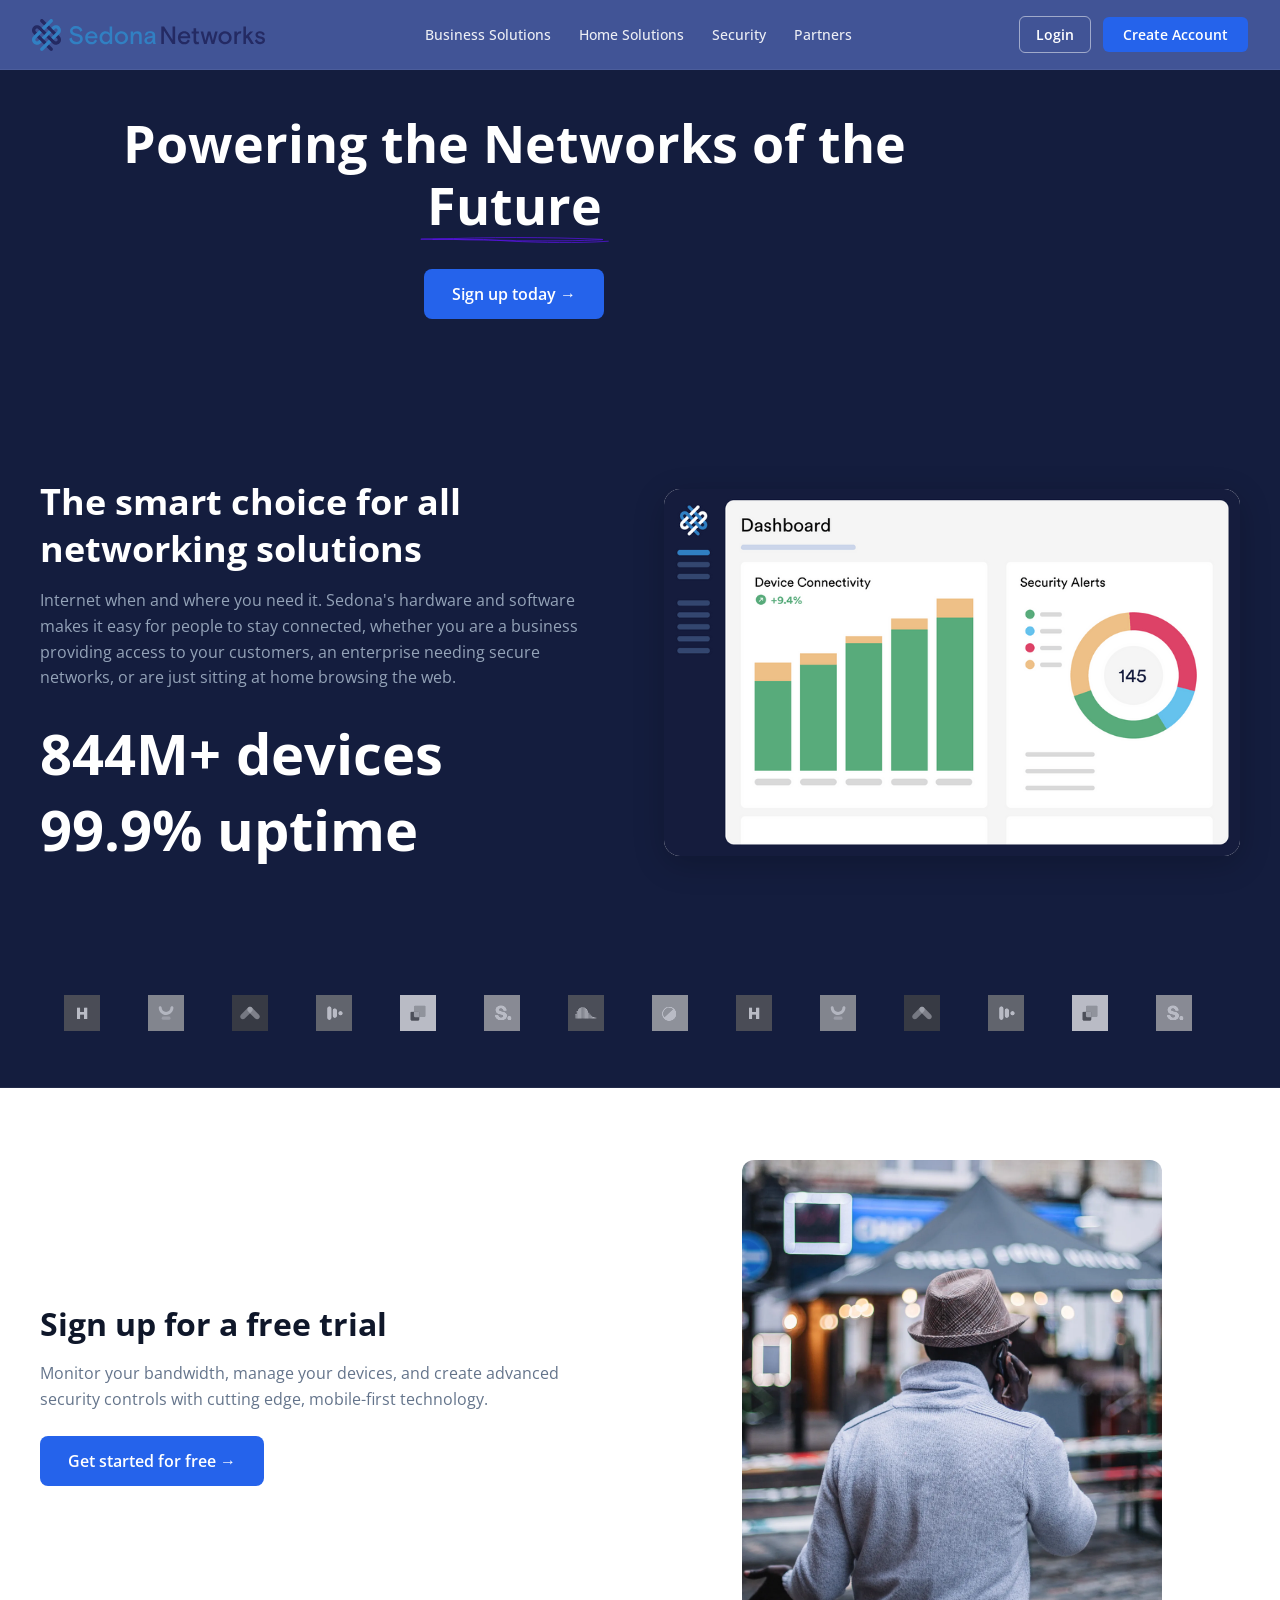
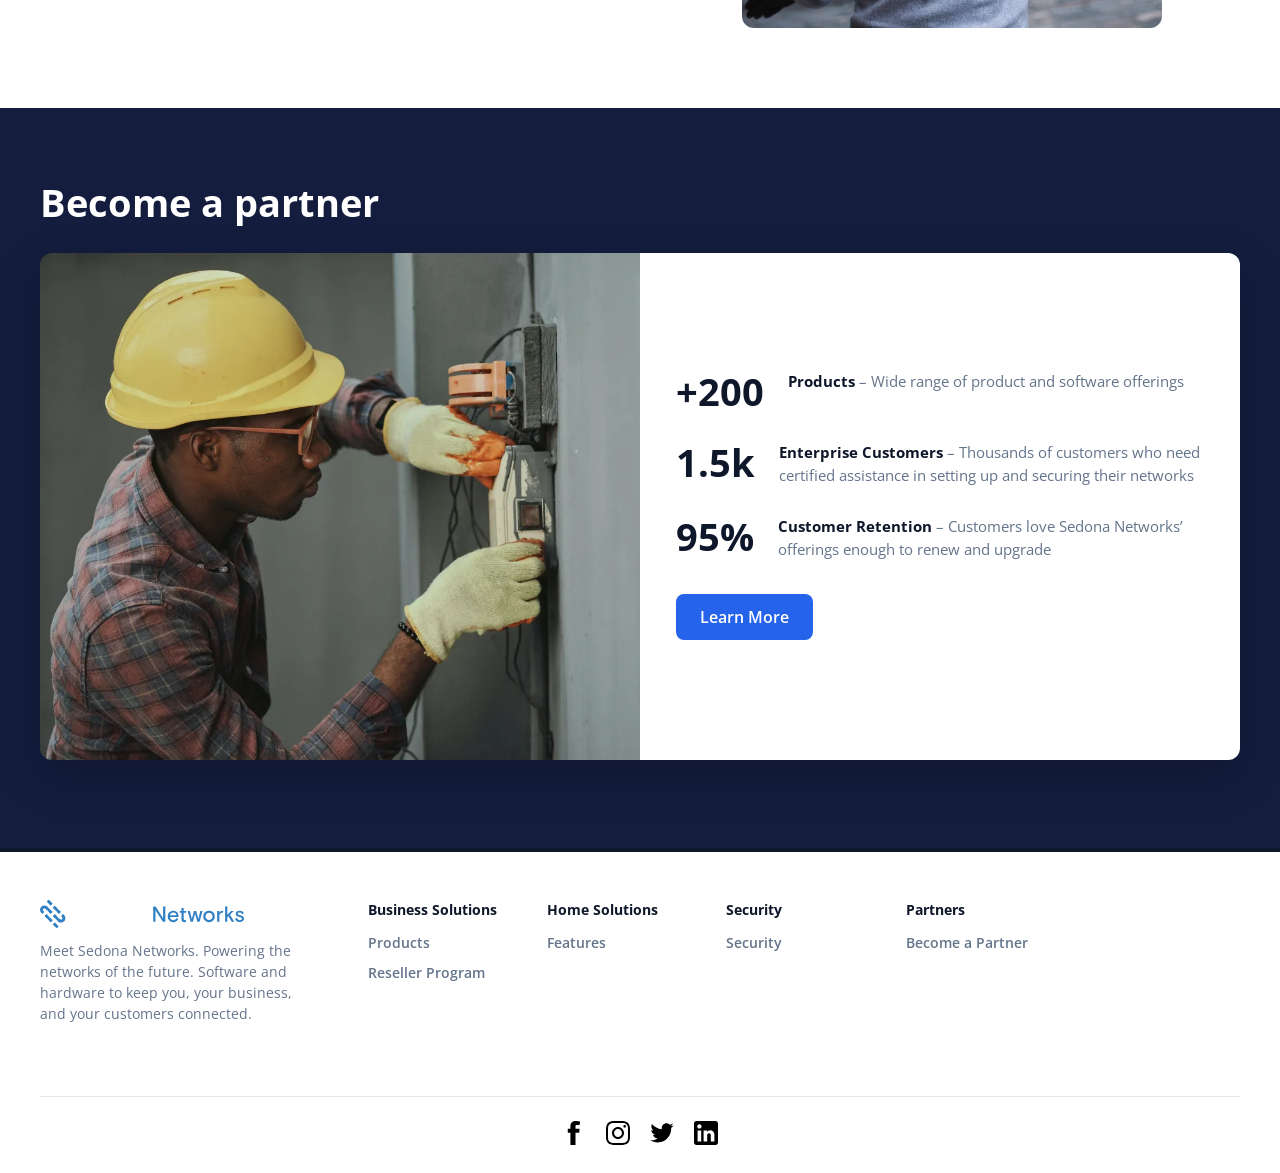
==== commit 1ee62a96: "modified to be mobile friendly" ====
--- a/index.html
+++ b/index.html
@@ -14,15 +14,25 @@
         <a href="index.html" class="header-logo">
             <img src="assets/LogoFlat.svg" alt="">
         </a>
-        <nav class="site-nav">
-            <a href="business-solutions.html">Business Solutions</a>
-            <a href="home-solutions.html">Home Solutions</a>
-            <a href="security.html">Security</a>
-            <a href="partners.html">Partners</a>
-        </nav>
-        <div class="header-actions">
-            <a href="login.html" class="btn-login">Login</a>
-            <a href="signup.html" class="btn-create">Create Account</a>
+        <button type="button" class="nav-menu-toggle" id="site-nav-toggle" aria-expanded="false" aria-controls="site-header-panel">
+            <span class="nav-menu-toggle-box" aria-hidden="true">
+                <span class="nav-menu-toggle-bar"></span>
+                <span class="nav-menu-toggle-bar"></span>
+                <span class="nav-menu-toggle-bar"></span>
+            </span>
+            <span class="visually-hidden">Menu</span>
+        </button>
+        <div id="site-header-panel" class="site-header-panel">
+            <nav class="site-nav" aria-label="Primary">
+                <a href="business-solutions.html">Business Solutions</a>
+                <a href="home-solutions.html">Home Solutions</a>
+                <a href="security.html">Security</a>
+                <a href="partners.html">Partners</a>
+            </nav>
+            <div class="header-actions">
+                <a href="login.html" class="btn-login">Login</a>
+                <a href="signup.html" class="btn-create">Create Account</a>
+            </div>
         </div>
     </header>
 
@@ -192,6 +202,7 @@
         </footer>
     </main>
 
+    <script src="js/site-nav.js"></script>
     <script src="js/script.js"></script>
 </body>
 </html>
--- a/css/styles.css
+++ b/css/styles.css
@@ -11,6 +11,29 @@
     height: 100%;
     font-family: 'Open Sans', -apple-system, BlinkMacSystemFont, "Segoe UI", Roboto, sans-serif;
     background-color: #f7f7f7;
+}
+
+/* Screen-reader-only label (e.g. menu button). */
+.visually-hidden {
+    position: absolute;
+    width: 1px;
+    height: 1px;
+    padding: 0;
+    margin: -1px;
+    overflow: hidden;
+    clip: rect(0, 0, 0, 0);
+    white-space: nowrap;
+    border: 0;
+}
+
+/* Responsive media: avoid overflow unless a rule sets explicit dimensions + object-fit. */
+img, picture, video {
+    max-width: 100%;
+    height: auto;
+}
+
+body.site-nav-open {
+    overflow: hidden;
 }
 
 /* Wrapper for form pages: layout + tiled logo background (masked). */
@@ -231,6 +254,14 @@
     border-radius: 20px;
     box-shadow: 0 8px 32px 0 rgba(100, 82, 255, 0.2);
     border: 1px solid #6452ff;
+    box-sizing: border-box;
+    max-width: calc(100vw - 32px);
+}
+
+@media (max-width: 480px) {
+    .loading-box {
+        padding: 28px 20px;
+    }
 }
 
 .loader {
@@ -287,9 +318,13 @@
 
 /* Signature modal (shown after clickwrap acceptance). */
 #iframe-container {
-    width: 1000px;
+    width: min(1000px, calc(100vw - 24px));
+    max-width: 100%;
+    max-height: min(90vh, 900px);
     margin: 40px auto;
     padding: 15px;
+    padding-left: max(15px, env(safe-area-inset-left));
+    padding-right: max(15px, env(safe-area-inset-right));
     background-color: #1E0057;
     border-radius: 16px;
     box-shadow: 0 8px 24px rgba(100, 82, 255, 0.3);
@@ -299,21 +334,36 @@
     left: 50%;
     transform: translate(-50%, -50%);
     z-index: 50;
+    box-sizing: border-box;
+    overflow: auto;
+    -webkit-overflow-scrolling: touch;
 }
 
 #signature-iframe {
     display: block;
     width: 100%;
-    height: 700px;
+    height: min(700px, 70vh);
+    max-height: 75vh;
     border: none;
     border-radius: 8px;
     background: white;
 }
 
+@supports (height: 100dvh) {
+    #iframe-container {
+        max-height: min(90dvh, 900px);
+    }
+
+    #signature-iframe {
+        height: min(700px, 70dvh);
+        max-height: 75dvh;
+    }
+}
+
 #submit-button {
     position: fixed;
-    bottom: 20px;
-    right: 20px;
+    bottom: max(20px, env(safe-area-inset-bottom));
+    right: max(20px, env(safe-area-inset-right));
     z-index: 1000;
     background-image: linear-gradient(45deg, #7A57D4 0%, #1E0057 100%);
     color: white;
@@ -350,10 +400,157 @@
     display: flex;
     align-items: center;
     justify-content: space-between;
-    padding: 16px 32px;
+    gap: 16px;
+    padding: 16px max(32px, env(safe-area-inset-right)) 16px max(32px, env(safe-area-inset-left));
+    padding-top: max(16px, env(safe-area-inset-top));
     background: #415496;
     backdrop-filter: blur(8px);
     border-bottom: 1px solid rgba(255, 255, 255, 0.06);
+    box-sizing: border-box;
+}
+
+/* Desktop: logo | panel (nav + actions) in one row */
+@media (min-width: 901px) {
+    .site-header {
+        flex-wrap: nowrap;
+    }
+
+    .nav-menu-toggle {
+        display: none;
+    }
+
+    .site-header-panel {
+        display: flex;
+        flex: 1;
+        align-items: center;
+        justify-content: space-between;
+        gap: 24px;
+        min-width: 0;
+    }
+
+    .site-nav {
+        display: flex;
+        align-items: center; /* Vertical */
+        justify-content: center;
+        flex-wrap: nowrap;
+        width: 100%;
+    }
+
+    .header-actions {
+        flex-shrink: 0;
+    }
+}
+
+/* Mobile: logo + hamburger row; panel stacks below when open */
+@media (max-width: 900px) {
+    .site-header {
+        flex-wrap: wrap;
+    }
+
+    .nav-menu-toggle {
+        display: inline-flex;
+        align-items: center;
+        justify-content: center;
+        width: 44px;
+        height: 44px;
+        margin: 0;
+        margin-left: auto;
+        padding: 0;
+        border: none;
+        background: rgba(255, 255, 255, 0.1);
+        color: #fff;
+        cursor: pointer;
+        border-radius: 8px;
+        flex-shrink: 0;
+    }
+
+    .nav-menu-toggle:hover {
+        background: rgba(255, 255, 255, 0.16);
+    }
+
+    .nav-menu-toggle:focus-visible {
+        outline: 2px solid #60a5fa;
+        outline-offset: 2px;
+    }
+
+    .nav-menu-toggle-box {
+        display: flex;
+        flex-direction: column;
+        justify-content: center;
+        gap: 5px;
+        width: 22px;
+    }
+
+    .nav-menu-toggle-bar {
+        display: block;
+        height: 2px;
+        width: 100%;
+        background: currentColor;
+        border-radius: 1px;
+        transition: transform 0.2s ease, opacity 0.2s ease;
+    }
+
+    .site-header.site-nav-open .nav-menu-toggle-bar:nth-child(1) {
+        transform: translateY(7px) rotate(45deg);
+    }
+
+    .site-header.site-nav-open .nav-menu-toggle-bar:nth-child(2) {
+        opacity: 0;
+    }
+
+    .site-header.site-nav-open .nav-menu-toggle-bar:nth-child(3) {
+        transform: translateY(-7px) rotate(-45deg);
+    }
+
+    .site-header-panel {
+        display: none;
+        flex-direction: column;
+        align-items: stretch;
+        gap: 4px;
+        width: 100%;
+        flex-basis: 100%;
+        padding-top: 12px;
+        margin-top: 4px;
+        border-top: 1px solid rgba(255, 255, 255, 0.12);
+    }
+
+    .site-header.site-nav-open .site-header-panel {
+        display: flex;
+    }
+
+    .site-nav {
+        flex-direction: column;
+        align-items: stretch;
+        gap: 0;
+    }
+
+    .site-nav a {
+        display: flex;
+        align-items: center;
+        min-height: 44px;
+        padding: 8px 4px;
+        font-size: 16px;
+        box-sizing: border-box;
+    }
+
+    .header-actions {
+        flex-direction: column;
+        align-items: stretch;
+        gap: 10px;
+        margin-top: 8px;
+        padding-top: 12px;
+        border-top: 1px solid rgba(255, 255, 255, 0.1);
+    }
+
+    .site-header .btn-login,
+    .site-header .btn-create {
+        display: flex;
+        align-items: center;
+        justify-content: center;
+        min-height: 44px;
+        text-align: center;
+        box-sizing: border-box;
+    }
 }
 
 .site-header .header-logo {
@@ -434,6 +631,14 @@
     color: #60a5fa;
 }
 
+/* Header logo: don’t shrink below tap-friendly row on mobile */
+@media (max-width: 900px) {
+    .header-logo {
+        min-height: 44px;
+        align-items: center;
+    }
+}
+
 /* ========== Home page layout ========== */
 /* Match <html> to home body so no thin strip of default #f7f7f7 shows between sections on resize. */
 html:has(.page-home) {
@@ -628,7 +833,7 @@
 }
 
 .section-choice .section-stat {
-    font-size: 3.5rem;
+    font-size: clamp(2rem, 10vw, 3.5rem);
     font-weight: 700;
     color: #fff;
     margin: 0;
@@ -658,6 +863,7 @@
     box-sizing: border-box;
     position: relative;
     z-index: 0;
+    overflow-x: clip;
 }
 
 .section-carousel-strip .logo-carousel-wrap {
@@ -667,6 +873,7 @@
     margin-right: auto;
     padding: 0 24px;
     box-sizing: border-box;
+    overflow-x: clip;
 }
 
 /* Home: CTA block on white (below carousel, above footer) */
@@ -836,6 +1043,7 @@
 
 .logo-carousel-wrap {
     overflow: hidden;
+    overflow-x: clip;
     margin-bottom: 60px;
 }
 
@@ -1370,6 +1578,7 @@
     box-sizing: border-box;
     position: relative;
     z-index: 0;
+    overflow-x: clip;
 }
 
 /* .section-carousel-strip {
@@ -1398,6 +1607,7 @@
     margin-right: auto;
     padding: 0 24px;
     box-sizing: border-box;
+    overflow-x: clip;
 }
 
 .partners-logos .logo-carousel img {
@@ -1886,6 +2096,7 @@
 @media (max-width: 768px) {
     .security-split {
         grid-template-columns: 1fr;
+        min-height: auto;
     }
 }
 
@@ -1960,4 +2171,85 @@
     max-height: 80px;
     object-fit: contain;
     display: block;
+}
+
+@media (max-width: 768px) {
+    .security-hero {
+        padding: 32px clamp(16px, 5vw, 40px);
+    }
+
+    .security-visual {
+        padding: 32px clamp(16px, 5vw, 24px);
+    }
+}
+
+/* ========== Mobile: touch targets & iOS input zoom (16px rule) ========== */
+@media (max-width: 768px) {
+    .input-group {
+        min-height: 44px;
+        box-sizing: border-box;
+    }
+
+    .input-group input,
+    .input-group select,
+    .input-group textarea {
+        font-size: 16px;
+    }
+
+    .page-login .login-form-col {
+        padding: 32px clamp(16px, 5vw, 24px);
+    }
+
+    .page-login .login-card {
+        padding: clamp(24px, 6vw, 40px);
+    }
+
+    .page-login .login-card .btn-primary {
+        min-height: 44px;
+        padding: 12px 24px;
+    }
+
+    .page-signup .signup-form-col {
+        padding: clamp(24px, 5vw, 48px) clamp(16px, 4vw, 40px);
+    }
+
+    .page-signup .signup-card {
+        padding: clamp(20px, 5vw, 32px);
+    }
+
+    .page-signup .signup-card .btn-primary {
+        min-height: 44px;
+    }
+
+    .page-business-solutions .business-subscribe-form .input-group select,
+    .page-business-solutions .business-subscribe-form .input-group input {
+        font-size: 16px;
+        min-height: 44px;
+        box-sizing: border-box;
+    }
+
+    .page-business-solutions .business-subscribe-form .input-group--select {
+        min-height: 44px;
+    }
+
+    .business-checkbox-label {
+        padding: 10px 8px;
+        margin-left: -8px;
+        margin-right: -8px;
+        border-radius: 8px;
+    }
+
+    .business-checkbox-label input {
+        width: 22px;
+        height: 22px;
+    }
+
+    .btn-business-form-submit {
+        max-width: 100%;
+        min-height: 48px;
+    }
+
+    .partner-form-skeleton {
+        padding: clamp(24px, 6vw, 40px) clamp(16px, 5vw, 40px);
+    }
 }
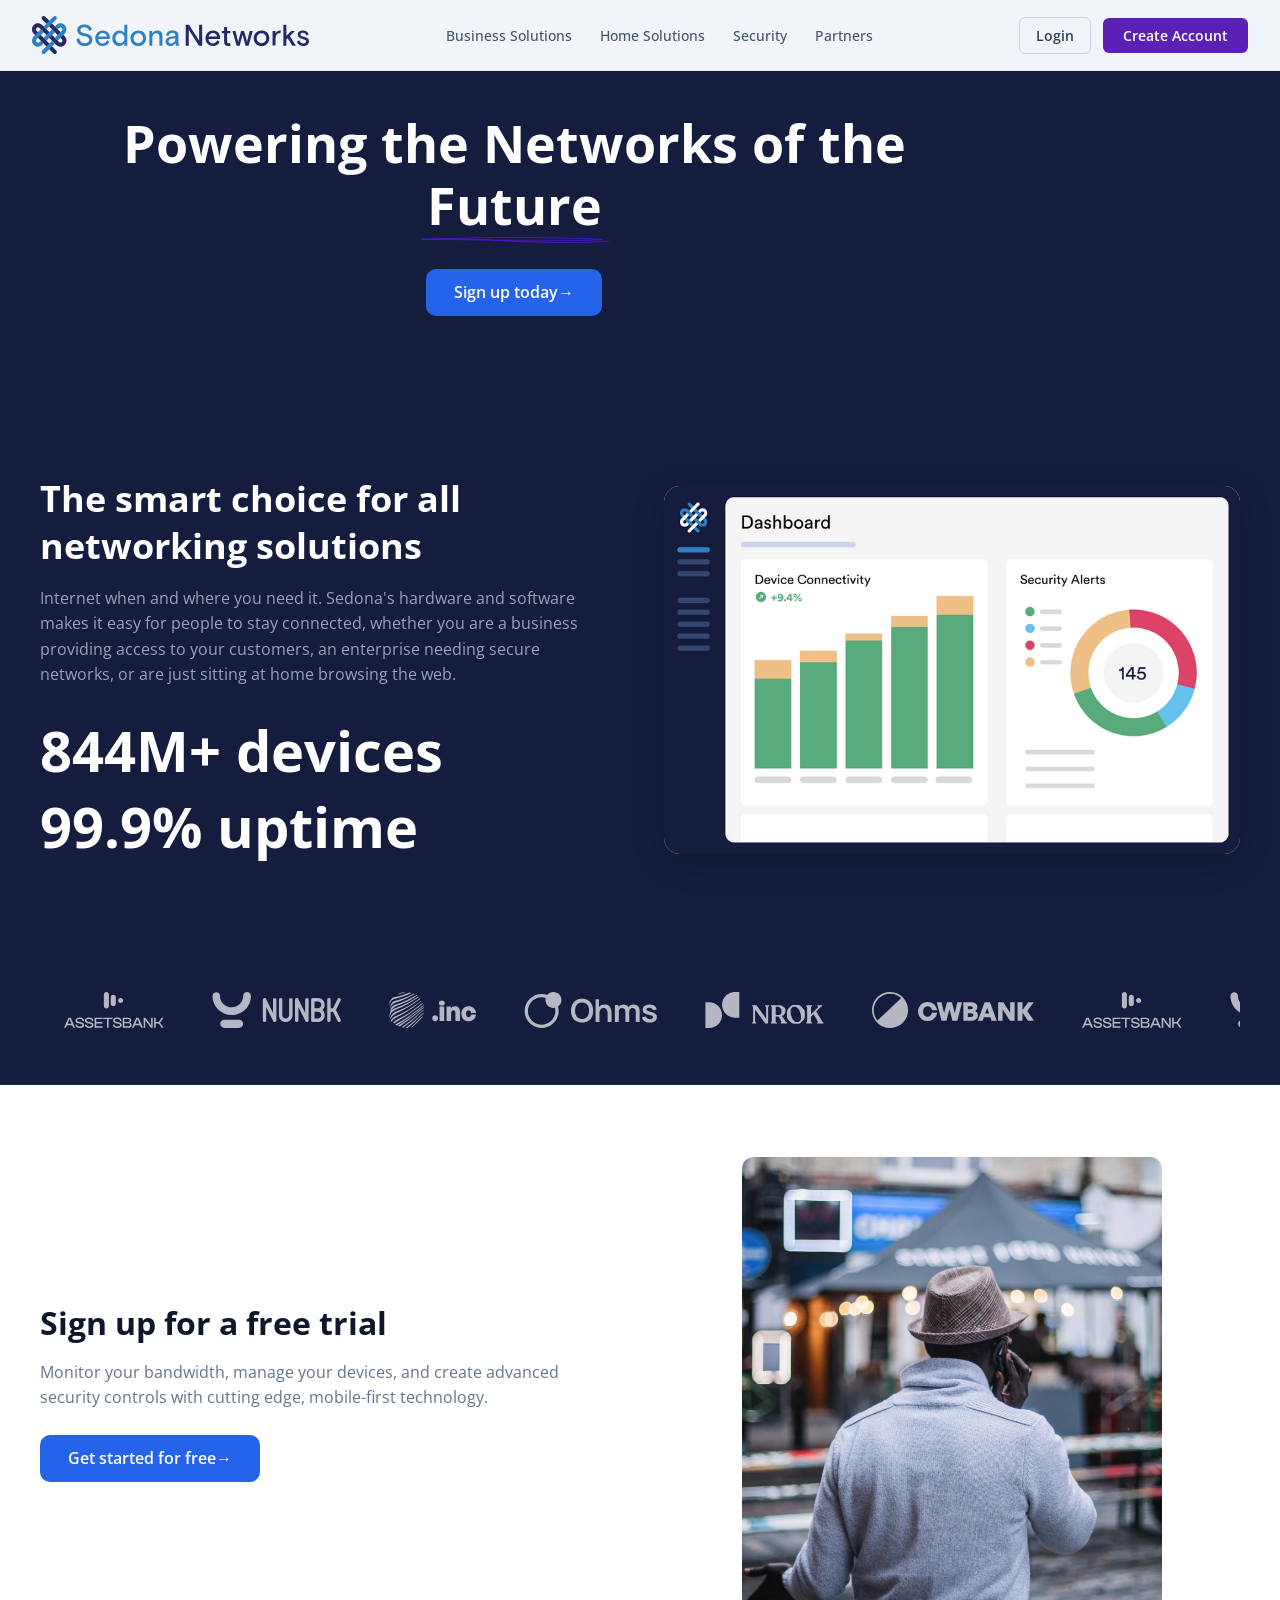
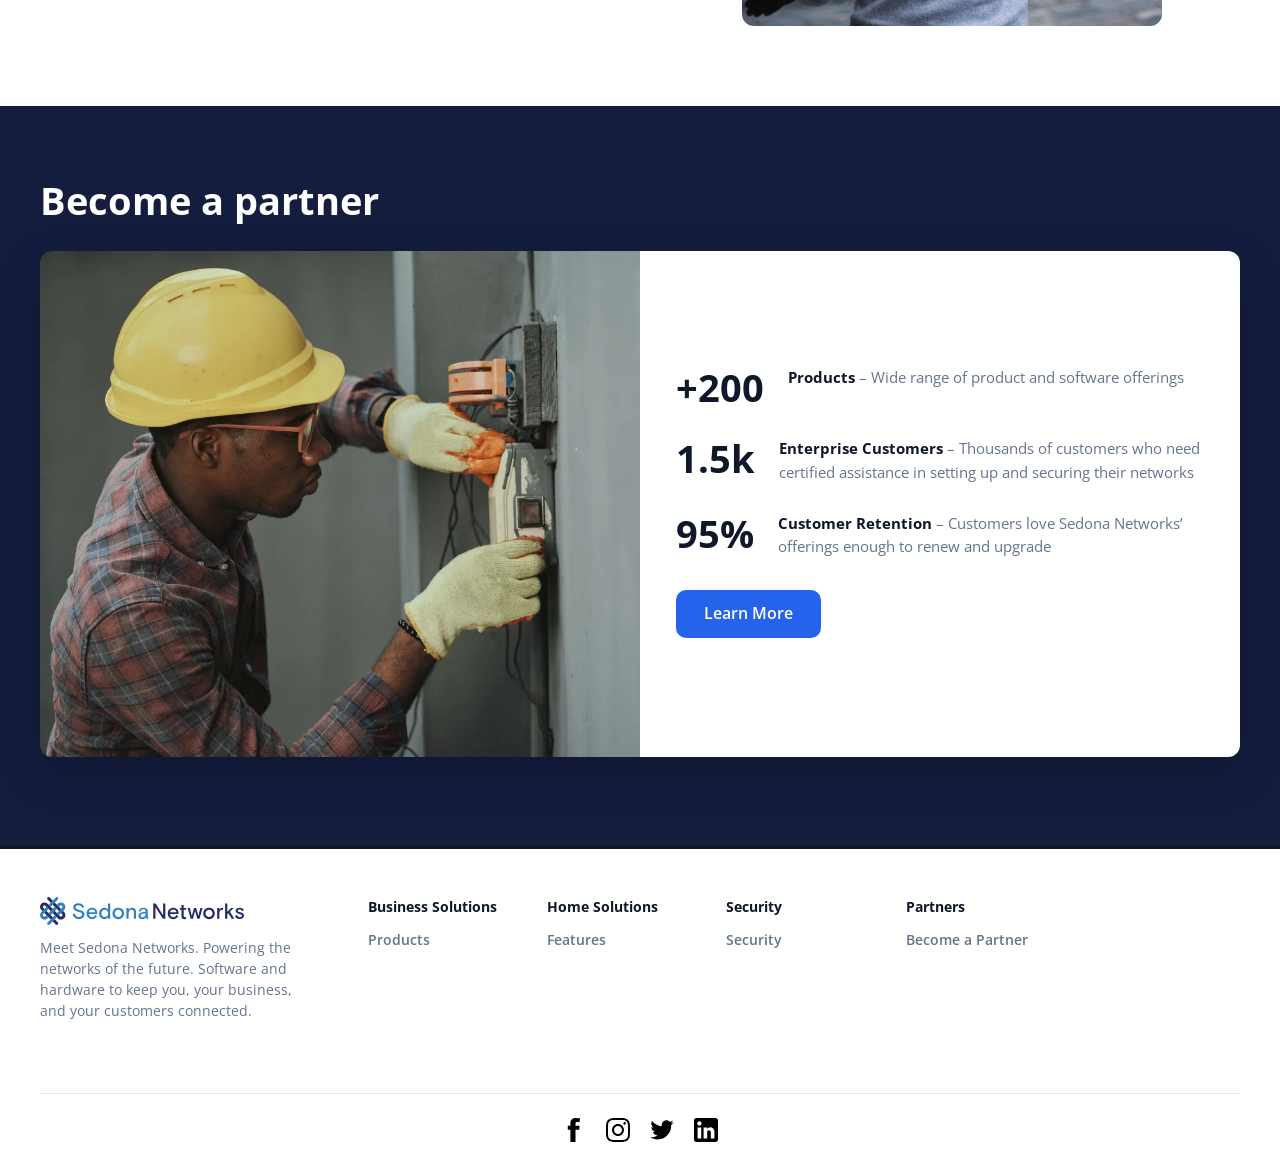
==== commit bbb0f0c4: "modified site button styling, security page logos, carousel logos, and footer" ====
--- a/index.html
+++ b/index.html
@@ -77,22 +77,18 @@
         <section class="section-carousel-strip" aria-label="Partner logos">
             <div class="logo-carousel-wrap">
                 <div class="logo-carousel" aria-hidden="true">
-                    <img src="assets/log-1.svg" alt="">
-                    <img src="assets/log-2.svg" alt="">
-                    <img src="assets/log-3.svg" alt="">
-                    <img src="assets/log-4.svg" alt="">
-                    <img src="assets/log-5.svg" alt="">
-                    <img src="assets/log-6.svg" alt="">
-                    <img src="assets/log-7.svg" alt="">
-                    <img src="assets/log-8.svg" alt="">
-                    <img src="assets/log-1.svg" alt="">
-                    <img src="assets/log-2.svg" alt="">
-                    <img src="assets/log-3.svg" alt="">
-                    <img src="assets/log-4.svg" alt="">
-                    <img src="assets/log-5.svg" alt="">
-                    <img src="assets/log-6.svg" alt="">
-                    <img src="assets/log-7.svg" alt="">
-                    <img src="assets/log-8.svg" alt="">
+                    <img src="assets/Combined-Shape-Copy-20.svg" alt="">
+                    <img src="assets/Combined-Shape-Copy-21.svg" alt="">
+                    <img src="assets/Combined-Shape-Copy-22.svg" alt="">
+                    <img src="assets/Combined-Shape-Copy-23.svg" alt="">
+                    <img src="assets/Combined-Shape-Copy-24.svg" alt="">
+                    <img src="assets/Combined-Shape-Copy-25.svg" alt="">
+                    <img src="assets/Combined-Shape-Copy-20.svg" alt="">
+                    <img src="assets/Combined-Shape-Copy-21.svg" alt="">
+                    <img src="assets/Combined-Shape-Copy-22.svg" alt="">
+                    <img src="assets/Combined-Shape-Copy-23.svg" alt="">
+                    <img src="assets/Combined-Shape-Copy-24.svg" alt="">
+                    <img src="assets/Combined-Shape-Copy-25.svg" alt="">
                 </div>
             </div>
         </section>
@@ -159,7 +155,7 @@
             <div class="footer-inner">
                 <div class="footer-brand">
                     <a href="index.html" class="footer-logo">
-                        <img src="assets/LogoFlat-Dark.svg" alt="">
+                        <img src="assets/LogoFlat.svg" alt="">
                     </a>
                     <p class="footer-desc">Meet Sedona Networks. Powering the networks of the future. Software and hardware to keep you, your business, and your customers connected.</p>
                 </div>
@@ -168,7 +164,6 @@
                         <h4>Business Solutions</h4>
                         <ul>
                             <li><a href="business-solutions.html">Products</a></li>
-                            <li><a href="partners.html">Reseller Program</a></li>
                         </ul>
                     </div>
                     <div class="footer-col">
@@ -203,6 +198,6 @@
     </main>
 
     <script src="js/site-nav.js"></script>
-    <script src="js/script.js"></script>
+    <script src="js/site-ui.js"></script>
 </body>
 </html>
--- a/css/styles.css
+++ b/css/styles.css
@@ -6,6 +6,21 @@
 @import url('https://fonts.googleapis.com/css2?family=Open+Sans:wght@400;600;700&display=swap');
 
 /* --- Base --- */
+:root {
+    /* Primary actions site-wide (header .btn-login / .btn-create excluded) */
+    --btn-primary-bg: #2563eb;
+    --btn-primary-bg-hover: #1d4ed8;
+    --btn-primary-fg: #fff;
+    --btn-primary-focus-ring: #60a5fa;
+    --btn-primary-disabled-bg: #94a3b8;
+    --btn-primary-disabled-fg: #f1f5f9;
+    --btn-radius: 10px;
+    --btn-font-size: 16px;
+    --btn-font-weight: 600;
+    --btn-padding-y: 14px;
+    --btn-padding-x: 28px;
+}
+
 body, html {
     margin: 0;
     height: 100%;
@@ -159,7 +174,7 @@
     height: 16px;
 }
 
-.clickwrap-container {
+.page-signup .clickwrap-container {
     display: flex;
     align-items: center;
     justify-content: space-between;
@@ -168,35 +183,48 @@
     margin-bottom: 24px;
 }
 
-.clickwrap-container iframe {
+.page-signup .clickwrap-container iframe {
     width: 90%;
     height: 30px;
     border: none;
 }
 
-.clickwrap-container svg {
+.page-signup .clickwrap-container svg {
     width: 25px;
     height: 28px;
     flex-shrink: 0;
 }
 
+/* Forms, cards, and inline CTAs — same primary treatment everywhere except header auth links */
 .btn-primary {
-    width: 100%;
-    height: 40px;
-    padding: 0 15px;
-    font-size: 16px;
-    font-weight: 600;
-    color: #fff;
-    background-color: #15003B;
+    display: inline-block;
+    width: 100%;
+    box-sizing: border-box;
+    min-height: 44px;
+    padding: var(--btn-padding-y) var(--btn-padding-x);
+    font-size: var(--btn-font-size);
+    font-weight: var(--btn-font-weight);
+    font-family: inherit;
+    line-height: 1.2;
+    color: var(--btn-primary-fg);
+    background-color: var(--btn-primary-bg);
     border: none;
-    border-radius: 4px;
+    border-radius: var(--btn-radius);
     cursor: pointer;
-    transition: all 0.3s ease;
     margin-bottom: 16px;
+    text-align: center;
+    text-decoration: none;
+    transition: background-color 0.2s ease, box-shadow 0.2s ease, transform 0.2s ease;
 }
 
 .btn-primary:hover {
-    background-color: #404C71;
+    background-color: var(--btn-primary-bg-hover);
+    color: var(--btn-primary-fg);
+}
+
+.btn-primary:focus-visible {
+    outline: 2px solid var(--btn-primary-focus-ring);
+    outline-offset: 2px;
 }
 
 .form-footer-links {
@@ -226,6 +254,7 @@
 }
 
 /* --- Loading overlay and signature iframe --- */
+/* Full-page overlay (signup / generic embedded path only). */
 #loading-container {
     display: flex;
     justify-content: center;
@@ -243,6 +272,28 @@
 }
 
 #loading-container.show {
+    opacity: 1;
+    visibility: visible;
+}
+
+/* Partners: loading is scoped to .partner-loading-host (not the whole site). */
+#partner-loading-container {
+    position: absolute;
+    inset: 0;
+    display: flex;
+    justify-content: center;
+    align-items: center;
+    z-index: 20;
+    box-sizing: border-box;
+    padding: 24px 16px;
+    background: rgba(11, 17, 32, 0.94);
+    border-radius: 16px;
+    opacity: 0;
+    visibility: hidden;
+    transition: opacity 0.45s ease, visibility 0.45s ease;
+}
+
+#partner-loading-container.show {
     opacity: 1;
     visibility: visible;
 }
@@ -290,14 +341,16 @@
     40% { transform: scale(1.0); opacity: 1; }
 }
 
-#loading-message {
+#loading-message,
+#partner-loading-message {
     color: #1E0057;
     font-size: 1.1em;
     letter-spacing: 1px;
     min-height: 2em;
     transition: opacity 0.5s ease-in-out;
 }
-#loading-message.fade-out { opacity: 0; }
+#loading-message.fade-out,
+#partner-loading-message.fade-out { opacity: 0; }
 
 .progress-bar-container {
     width: 100%;
@@ -316,7 +369,7 @@
     transition: width 0.4s ease-in-out;
 }
 
-/* Signature modal (shown after clickwrap acceptance). */
+/* Signature modal (shown after clickwrap acceptance — fixed centered overlay). */
 #iframe-container {
     width: min(1000px, calc(100vw - 24px));
     max-width: 100%;
@@ -365,29 +418,104 @@
     bottom: max(20px, env(safe-area-inset-bottom));
     right: max(20px, env(safe-area-inset-right));
     z-index: 1000;
-    background-image: linear-gradient(45deg, #7A57D4 0%, #1E0057 100%);
-    color: white;
+    background-color: var(--btn-primary-bg);
+    color: var(--btn-primary-fg);
     border: none;
-    border-radius: 10px;
-    padding: 14px 32px;
-    font-size: 16px;
-    font-weight: bold;
+    border-radius: var(--btn-radius);
+    padding: var(--btn-padding-y) var(--btn-padding-x);
+    font-size: var(--btn-font-size);
+    font-weight: var(--btn-font-weight);
+    font-family: inherit;
+    line-height: 1.2;
     cursor: pointer;
-    box-shadow: 0 4px 15px rgba(100, 82, 255, 0.3);
-    transition: all 0.25s ease;
+    box-shadow: 0 4px 20px rgba(37, 99, 235, 0.35);
+    transition: background-color 0.2s ease, transform 0.2s ease, box-shadow 0.2s ease;
 }
 
 #submit-button:not(:disabled):hover {
-    transform: translateY(-3px) scale(1.05);
+    background-color: var(--btn-primary-bg-hover);
+    transform: translateY(-2px);
+    box-shadow: 0 8px 28px rgba(37, 99, 235, 0.4);
 }
 
 #submit-button:disabled {
-    background-image: none;
-    background-color: #a0aec0;
-    color: #e2e8f0;
+    background-color: var(--btn-primary-disabled-bg);
+    color: var(--btn-primary-disabled-fg);
     cursor: not-allowed;
     box-shadow: none;
-    filter: grayscale(50%);
+    transform: none;
+    filter: none;
+}
+
+@media (prefers-reduced-motion: reduce) {
+    #submit-button:not(:disabled):hover {
+        transform: none;
+    }
+}
+
+/* Partner embedded signing: inline (in-flow) layout, not a modal. */
+#partner-iframe-container {
+    position: relative;
+    width: 100%;
+    max-width: 1000px;
+    margin: 16px auto 0;
+    padding: 15px;
+    background-color: #1E0057;
+    border-radius: 16px;
+    box-shadow: 0 8px 24px rgba(100, 82, 255, 0.3);
+    display: none;
+    flex-direction: column;
+    align-items: stretch;
+    box-sizing: border-box;
+}
+
+.partner-signing-panel {
+    display: flex;
+    flex-direction: column;
+    align-items: stretch;
+    width: 100%;
+}
+
+#partner-signature-iframe {
+    display: block;
+    width: 100%;
+    height: min(700px, 75vh);
+    border: none;
+    border-radius: 8px;
+    background: white;
+}
+
+#partner-embedded-submit-button {
+    align-self: flex-end;
+    margin-top: 12px;
+    background-color: var(--btn-primary-bg);
+    color: var(--btn-primary-fg);
+    border: none;
+    border-radius: var(--btn-radius);
+    padding: var(--btn-padding-y) var(--btn-padding-x);
+    font-size: var(--btn-font-size);
+    font-weight: var(--btn-font-weight);
+    font-family: inherit;
+    line-height: 1.2;
+    cursor: pointer;
+    box-shadow: 0 4px 20px rgba(0, 0, 0, 0.25);
+    transition: background-color 0.2s ease, transform 0.2s ease, box-shadow 0.2s ease;
+}
+
+#partner-embedded-submit-button:not(:disabled):hover {
+    background-color: var(--btn-primary-bg-hover);
+    color: var(--btn-primary-fg);
+    transform: translateY(-2px);
+    box-shadow: 0 8px 24px rgba(0, 0, 0, 0.3);
+}
+
+#partner-embedded-submit-button:disabled {
+    background-color: var(--btn-primary-disabled-bg);
+    color: var(--btn-primary-disabled-fg);
+    cursor: not-allowed;
+    box-shadow: none;
+    transform: none;
+    filter: none;
 }
 
 /* ========== Shared site header ========== */
@@ -403,9 +531,9 @@
     gap: 16px;
     padding: 16px max(32px, env(safe-area-inset-right)) 16px max(32px, env(safe-area-inset-left));
     padding-top: max(16px, env(safe-area-inset-top));
-    background: #415496;
-    backdrop-filter: blur(8px);
-    border-bottom: 1px solid rgba(255, 255, 255, 0.06);
+    background: #f1f5f9;
+    border-bottom: 1px solid #e2e8f0;
+    box-shadow: 0 1px 0 rgba(15, 23, 42, 0.04);
     box-sizing: border-box;
 }
 
@@ -457,19 +585,19 @@
         margin-left: auto;
         padding: 0;
         border: none;
-        background: rgba(255, 255, 255, 0.1);
-        color: #fff;
+        background: rgba(15, 23, 42, 0.06);
+        color: #1e293b;
         cursor: pointer;
         border-radius: 8px;
         flex-shrink: 0;
     }
 
     .nav-menu-toggle:hover {
-        background: rgba(255, 255, 255, 0.16);
+        background: rgba(15, 23, 42, 0.1);
     }
 
     .nav-menu-toggle:focus-visible {
-        outline: 2px solid #60a5fa;
+        outline: 2px solid #6d28d9;
         outline-offset: 2px;
     }
 
@@ -511,7 +639,7 @@
         flex-basis: 100%;
         padding-top: 12px;
         margin-top: 4px;
-        border-top: 1px solid rgba(255, 255, 255, 0.12);
+        border-top: 1px solid rgba(15, 23, 42, 0.1);
     }
 
     .site-header.site-nav-open .site-header-panel {
@@ -539,7 +667,7 @@
         gap: 10px;
         margin-top: 8px;
         padding-top: 12px;
-        border-top: 1px solid rgba(255, 255, 255, 0.1);
+        border-top: 1px solid rgba(15, 23, 42, 0.08);
     }
 
     .site-header .btn-login,
@@ -558,13 +686,13 @@
     align-items: center;
     gap: 10px;
     text-decoration: none;
-    color: #fff;
+    color: #0f172a;
     font-weight: 700;
     font-size: 18px;
 }
 
 .site-header .header-logo img {
-    height: 32px;
+    height: 38px;
     width: auto;
 }
 
@@ -575,7 +703,7 @@
 }
 
 .site-nav a {
-    color: rgba(255, 255, 255, 0.9);
+    color: #475569;
     text-decoration: none;
     font-size: 14px;
     font-weight: 500;
@@ -583,7 +711,7 @@
 }
 
 .site-nav a:hover {
-    color: #fff;
+    color: #0f172a;
 }
 
 .site-header .header-actions {
@@ -595,9 +723,9 @@
 .site-header .btn-login {
     padding: 8px 16px;
     background: transparent;
-    border: 1px solid rgba(255, 255, 255, 0.5);
+    border: 1px solid #cbd5e1;
     border-radius: 6px;
-    color: #fff;
+    color: #334155;
     font-size: 14px;
     font-weight: 600;
     text-decoration: none;
@@ -606,13 +734,14 @@
 }
 
 .site-header .btn-login:hover {
-    border-color: #fff;
-    background: rgba(255, 255, 255, 0.08);
+    border-color: #94a3b8;
+    background: #f8fafc;
+    color: #0f172a;
 }
 
 .site-header .btn-create {
     padding: 8px 20px;
-    background: #2563eb;
+    background: #5b21b6;
     border: none;
     border-radius: 6px;
     color: #fff;
@@ -624,11 +753,12 @@
 }
 
 .site-header .btn-create:hover {
-    background: #1d4ed8;
+    background: #4c1d95;
 }
 
 .site-header .nav-active {
-    color: #60a5fa;
+    color: #5b21b6;
+    font-weight: 600;
 }
 
 /* Header logo: don’t shrink below tap-friendly row on mobile */
@@ -760,20 +890,33 @@
 }
 
 .hero .btn-primary-hero {
-    padding: 14px 28px;
-    background: #2563eb;
-    color: #fff;
+    display: inline-flex;
+    align-items: center;
+    justify-content: center;
+    padding: var(--btn-padding-y) var(--btn-padding-x);
+    min-height: 44px;
+    box-sizing: border-box;
+    background-color: var(--btn-primary-bg);
+    color: var(--btn-primary-fg);
     border: none;
-    border-radius: 8px;
-    font-size: 16px;
-    font-weight: 600;
+    border-radius: var(--btn-radius);
+    font-size: var(--btn-font-size);
+    font-weight: var(--btn-font-weight);
+    font-family: inherit;
+    line-height: 1.2;
     text-decoration: none;
     cursor: pointer;
-    transition: background 0.2s;
+    transition: background-color 0.2s ease, box-shadow 0.2s ease, transform 0.2s ease;
 }
 
 .hero .btn-primary-hero:hover {
-    background: #1d4ed8;
+    background-color: var(--btn-primary-bg-hover);
+    color: var(--btn-primary-fg);
+}
+
+.hero .btn-primary-hero:focus-visible {
+    outline: 2px solid var(--btn-primary-focus-ring);
+    outline-offset: 3px;
 }
 
 .hero .btn-secondary-hero {
@@ -904,22 +1047,33 @@
 }
 
 .page-home .section-cta-light .btn-primary-hero {
-    display: inline-block;
-    padding: 14px 28px;
-    background: #2563eb;
-    color: #fff;
+    display: inline-flex;
+    align-items: center;
+    justify-content: center;
+    min-height: 44px;
+    box-sizing: border-box;
+    padding: var(--btn-padding-y) var(--btn-padding-x);
+    background-color: var(--btn-primary-bg);
+    color: var(--btn-primary-fg);
     border: none;
-    border-radius: 8px;
-    font-size: 16px;
-    font-weight: 600;
+    border-radius: var(--btn-radius);
+    font-size: var(--btn-font-size);
+    font-weight: var(--btn-font-weight);
+    font-family: inherit;
+    line-height: 1.2;
     text-decoration: none;
     cursor: pointer;
-    transition: background 0.2s;
+    transition: background-color 0.2s ease, box-shadow 0.2s ease, transform 0.2s ease;
 }
 
 .page-home .section-cta-light .btn-primary-hero:hover {
-    background: #1d4ed8;
-    color: #fff;
+    background-color: var(--btn-primary-bg-hover);
+    color: var(--btn-primary-fg);
+}
+
+.page-home .section-cta-light .btn-primary-hero:focus-visible {
+    outline: 2px solid var(--btn-primary-focus-ring);
+    outline-offset: 3px;
 }
 
 /* Home: Become a partner (navy band after white CTA) */
@@ -1022,23 +1176,34 @@
 
 .btn-partner-learn-more {
     align-self: flex-start;
-    display: inline-block;
+    display: inline-flex;
+    align-items: center;
+    justify-content: center;
     margin-top: 4px;
-    padding: 12px 24px;
-    background: #2563eb;
-    color: #fff;
+    min-height: 44px;
+    box-sizing: border-box;
+    padding: var(--btn-padding-y) var(--btn-padding-x);
+    background-color: var(--btn-primary-bg);
+    color: var(--btn-primary-fg);
     border: none;
-    border-radius: 8px;
-    font-size: 16px;
-    font-weight: 600;
+    border-radius: var(--btn-radius);
+    font-size: var(--btn-font-size);
+    font-weight: var(--btn-font-weight);
+    font-family: inherit;
+    line-height: 1.2;
     text-decoration: none;
     cursor: pointer;
-    transition: background 0.2s;
+    transition: background-color 0.2s ease, box-shadow 0.2s ease, transform 0.2s ease;
 }
 
 .btn-partner-learn-more:hover {
-    background: #1d4ed8;
-    color: #fff;
+    background-color: var(--btn-primary-bg-hover);
+    color: var(--btn-primary-fg);
+}
+
+.btn-partner-learn-more:focus-visible {
+    outline: 2px solid var(--btn-primary-focus-ring);
+    outline-offset: 3px;
 }
 
 .logo-carousel-wrap {
@@ -1125,7 +1290,7 @@
     }
 }
 
-/* Scroll-triggered fade-in (used by script.js). */
+/* Scroll-triggered fade-in (used by site-ui.js). */
 .animate-on-scroll {
     opacity: 0;
     transform: translateY(24px);
@@ -1449,15 +1614,6 @@
     object-fit: cover;
 }
 
-.page-signup .signup-card .btn-primary {
-    background: #63b3ed;
-    color: #fff;
-}
-
-.page-signup .signup-card .btn-primary:hover {
-    background: #4299e1;
-}
-
 .page-signup .signup-card .input-group {
     background: #fff;
     border-color: #e2e8f0;
@@ -1467,7 +1623,7 @@
     color: #4a5568;
 }
 
-/* ========== Partners page (skeleton) ========== */
+/* ========== Partners page ========== */
 .page-partners {
     background: #0b1120;
     min-height: 100vh;
@@ -1498,21 +1654,33 @@
 }
 
 .partners-hero .btn-apply {
-    display: inline-block;
-    padding: 14px 28px;
-    background: #2563eb;
-    color: #fff;
+    display: inline-flex;
+    align-items: center;
+    justify-content: center;
+    min-height: 44px;
+    box-sizing: border-box;
+    padding: var(--btn-padding-y) var(--btn-padding-x);
+    background-color: var(--btn-primary-bg);
+    color: var(--btn-primary-fg);
     border: none;
-    border-radius: 8px;
-    font-size: 16px;
-    font-weight: 600;
+    border-radius: var(--btn-radius);
+    font-size: var(--btn-font-size);
+    font-weight: var(--btn-font-weight);
+    font-family: inherit;
+    line-height: 1.2;
     text-decoration: none;
     cursor: pointer;
-    transition: background 0.2s;
+    transition: background-color 0.2s ease, box-shadow 0.2s ease, transform 0.2s ease;
 }
 
 .partners-hero .btn-apply:hover {
-    background: #1d4ed8;
+    background-color: var(--btn-primary-bg-hover);
+    color: var(--btn-primary-fg);
+}
+
+.partners-hero .btn-apply:focus-visible {
+    outline: 2px solid var(--btn-primary-focus-ring);
+    outline-offset: 3px;
 }
 
 .partners-collage {
@@ -1614,56 +1782,134 @@
     opacity: 0.5;
 }
 
+/* Partner form + loading + signing: one continuous navy block above the white footer. */
+.partner-agreement-workspace {
+    background: #0b1120;
+    border-top: 1px solid rgba(255, 255, 255, 0.06);
+    padding-bottom: max(48px, env(safe-area-inset-bottom));
+}
+
+.partner-loading-host {
+    position: relative;
+    max-width: 1200px;
+    margin: 0 auto;
+    padding: 0 24px;
+    box-sizing: border-box;
+}
+
+.partner-loading-host:has(#partner-loading-container.show) {
+    min-height: min(65vh, 720px);
+}
+
+@media (max-width: 768px) {
+    .partner-loading-host:has(#partner-loading-container.show) {
+        min-height: min(52vh, 520px);
+    }
+
+    #partner-loading-container {
+        padding: 16px 12px;
+        border-radius: 12px;
+    }
+}
+
+.partner-loading-host .loading-box {
+    max-width: min(440px, 100%);
+    margin: 0 auto;
+}
+
 #partner-form.partners-form-section {
-    padding: 60px 24px 80px;
-}
-
-.partner-form-skeleton {
+    padding: 60px 24px 48px;
+}
+
+.partner-signing-section {
+    padding: 8px 24px 64px;
+    max-width: 1200px;
+    margin: 0 auto;
+    box-sizing: border-box;
+}
+
+.partner-form-card {
     max-width: 480px;
     margin: 0 auto;
     background: #fff;
     border-radius: 16px;
     padding: 40px;
     box-shadow: 0 8px 32px rgba(0, 0, 0, 0.2);
-}
-
-.partner-form-skeleton .skeleton-title {
+    box-sizing: border-box;
+}
+
+.partner-form-title {
     font-size: 1.5rem;
     font-weight: 700;
     color: #1e293b;
+    margin: 0 0 12px;
+}
+
+.partner-form-intro {
+    font-size: 0.9375rem;
+    color: #64748b;
+    line-height: 1.55;
+    margin: 0 0 28px;
+}
+
+.page-partners .partner-form .form-item label {
+    color: #4a5568;
+}
+
+.page-partners .partner-form .input-group {
+    background: #fff;
+    border-color: #e2e8f0;
+}
+
+.partner-region-fieldset {
+    border: none;
     margin: 0 0 24px;
-}
-
-.partner-form-skeleton .skeleton-block {
-    height: 48px;
-    background: #f1f5f9;
-    border-radius: 8px;
-    margin-bottom: 16px;
-}
-
-.partner-form-skeleton .skeleton-label {
-    height: 14px;
-    width: 40%;
-    background: #e2e8f0;
-    border-radius: 4px;
-    margin-bottom: 8px;
-}
-
-.partner-form-skeleton .skeleton-row {
-    margin-bottom: 20px;
-}
-
-.partner-form-skeleton .skeleton-region-label {
+    padding: 0;
+}
+
+.partner-region-legend {
     font-size: 14px;
     font-weight: 600;
     color: #475569;
     margin-bottom: 12px;
-    display: block;
+    padding: 0;
+}
+
+.partner-region-list {
+    list-style: none;
+    margin: 0;
+    padding: 0;
+    display: flex;
+    flex-direction: column;
+    gap: 10px;
+}
+
+.partner-region-label {
+    display: flex;
+    align-items: center;
+    gap: 10px;
+    font-size: 14px;
+    font-weight: 600;
+    color: #1e293b;
+    cursor: pointer;
+}
+
+.partner-region-label input {
+    width: 18px;
+    height: 18px;
+    flex-shrink: 0;
+    accent-color: #2563eb;
+}
+
+.page-partners .partner-form .btn-primary {
+    width: 100%;
+    margin-top: 8px;
+    margin-bottom: 0;
 }
 
 /* ========== Home Solutions page ========== */
 .page-home-solutions {
-    background: #fff;
+    background: #e8edf3;
     min-height: 100vh;
     padding-top: 64px;
 }
@@ -1746,7 +1992,7 @@
 
 /* ========== Business Solutions page ========== */
 .page-business-solutions {
-    background: #f1f5f9;
+    background: #d8e2ec;
     min-height: 100vh;
     padding-top: 64px;
 }
@@ -1863,23 +2109,31 @@
 
 .btn-tier-get-started {
     margin-top: auto;
-    padding: 12px 20px;
+    padding: var(--btn-padding-y) var(--btn-padding-x);
     width: 100%;
     max-width: 100%;
     box-sizing: border-box;
-    background: #2563eb;
-    color: #fff;
+    min-height: 44px;
+    background-color: var(--btn-primary-bg);
+    color: var(--btn-primary-fg);
     border: none;
-    border-radius: 8px;
-    font-size: 15px;
-    font-weight: 600;
+    border-radius: var(--btn-radius);
+    font-size: var(--btn-font-size);
+    font-weight: var(--btn-font-weight);
     font-family: inherit;
+    line-height: 1.2;
     cursor: pointer;
-    transition: background 0.2s;
+    transition: background-color 0.2s ease, box-shadow 0.2s ease, transform 0.2s ease;
 }
 
 .btn-tier-get-started:hover {
-    background: #1d4ed8;
+    background-color: var(--btn-primary-bg-hover);
+    color: var(--btn-primary-fg);
+}
+
+.btn-tier-get-started:focus-visible {
+    outline: 2px solid var(--btn-primary-focus-ring);
+    outline-offset: 2px;
 }
 
 /* Business Solutions: inline subscription form panel */
@@ -2065,20 +2319,29 @@
     width: 100%;
     max-width: 280px;
     margin: 28px auto 0;
-    padding: 14px 24px;
-    background: #0f172a;
-    color: #fff;
+    padding: var(--btn-padding-y) var(--btn-padding-x);
+    min-height: 44px;
+    box-sizing: border-box;
+    background-color: var(--btn-primary-bg);
+    color: var(--btn-primary-fg);
     border: none;
-    border-radius: 8px;
-    font-size: 16px;
-    font-weight: 600;
+    border-radius: var(--btn-radius);
+    font-size: var(--btn-font-size);
+    font-weight: var(--btn-font-weight);
     font-family: inherit;
+    line-height: 1.2;
     cursor: pointer;
-    transition: background 0.2s;
+    transition: background-color 0.2s ease, box-shadow 0.2s ease, transform 0.2s ease;
 }
 
 .btn-business-form-submit:hover {
-    background: #1e293b;
+    background-color: var(--btn-primary-bg-hover);
+    color: var(--btn-primary-fg);
+}
+
+.btn-business-form-submit:focus-visible {
+    outline: 2px solid var(--btn-primary-focus-ring);
+    outline-offset: 2px;
 }
 
 /* ========== Security page ========== */
@@ -2124,8 +2387,49 @@
 }
 
 .security-cta {
-    display: inline-block;
-    width: auto;
+    display: inline-flex;
+    align-items: center;
+    justify-content: center;
+    gap: 6px;
+    width: fit-content;
+    max-width: 100%;
+    min-height: 44px;
+    box-sizing: border-box;
+    padding: var(--btn-padding-y) var(--btn-padding-x);
+    font-size: var(--btn-font-size);
+    font-weight: var(--btn-font-weight);
+    font-family: inherit;
+    line-height: 1.2;
+    text-decoration: none;
+    color: var(--btn-primary-fg);
+    background-color: var(--btn-primary-bg);
+    border: none;
+    border-radius: var(--btn-radius);
+    box-shadow: 0 4px 20px rgba(0, 0, 0, 0.35);
+    cursor: pointer;
+    transition: background-color 0.2s ease, transform 0.2s ease, box-shadow 0.2s ease;
+}
+
+.security-cta:hover {
+    background-color: var(--btn-primary-bg-hover);
+    color: var(--btn-primary-fg);
+    transform: translateY(-2px);
+    box-shadow: 0 8px 28px rgba(0, 0, 0, 0.4);
+}
+
+.security-cta:focus-visible {
+    outline: 2px solid var(--btn-primary-focus-ring);
+    outline-offset: 3px;
+}
+
+@media (prefers-reduced-motion: reduce) {
+    .security-cta {
+        transition: none;
+    }
+
+    .security-cta:hover {
+        transform: none;
+    }
 }
 
 .security-visual {
@@ -2134,7 +2438,7 @@
     flex-direction: column;
     align-items: center;
     justify-content: center;
-    padding: 48px 24px;
+    padding: 48px clamp(20px, 5vw, 40px);
     position: relative;
     min-width: 0;
 }
@@ -2143,9 +2447,21 @@
     display: flex;
     flex-direction: column;
     align-items: center;
-    gap: clamp(16px, 4vw, 28px);
+    justify-content: center;
+    width: 100%;
     max-width: 100%;
     min-width: 0;
+}
+
+/* Phone on top; logos always one horizontal row (stage wide enough + nowrap + flexible widths) */
+.security-phone-stage {
+    display: flex;
+    flex-direction: column;
+    align-items: center;
+    gap: clamp(20px, 4vw, 32px);
+    width: 100%;
+    max-width: 100%;
+    box-sizing: border-box;
 }
 
 .security-phone-img {
@@ -2153,24 +2469,32 @@
     max-width: min(300px, 85vw);
     height: auto;
     display: block;
-    filter: drop-shadow(0 12px 32px rgba(0, 0, 0, 0.2));
+    filter: drop-shadow(0 16px 40px rgba(0, 0, 0, 0.28));
 }
 
 .security-cert-badges {
     display: flex;
-    flex-wrap: wrap;
+    flex-direction: row;
+    flex-wrap: nowrap;
     justify-content: center;
     align-items: center;
-    gap: clamp(8px, 2vw, 16px);
+    gap: clamp(12px, 3vw, 27px);
+    width: 100%;
     max-width: 100%;
+    box-sizing: border-box;
+    padding: 0 clamp(4px, 1.5vw, 12px);
 }
 
 .security-cert-badge {
-    width: clamp(64px, 18vw, 112px);
-    height: auto;
-    max-height: 80px;
+    flex: 1 1 0;
+    min-width: 0;
+    width: auto;
+    max-width: 156px;
+    height: clamp(66px, 16.5vw, 84px);
     object-fit: contain;
+    object-position: center;
     display: block;
+    filter: drop-shadow(0 6px 16px rgba(0, 0, 0, 0.25));
 }
 
 @media (max-width: 768px) {
@@ -2179,7 +2503,16 @@
     }
 
     .security-visual {
-        padding: 32px clamp(16px, 5vw, 24px);
+        padding: 28px clamp(12px, 4vw, 20px);
+    }
+
+    .security-cert-badges {
+        gap: clamp(9px, 2.25vw, 18px);
+    }
+
+    .security-cert-badge {
+        max-width: 138px;
+        height: clamp(60px, 18vw, 75px);
     }
 }
 
@@ -2205,8 +2538,7 @@
     }
 
     .page-login .login-card .btn-primary {
-        min-height: 44px;
-        padding: 12px 24px;
+        min-height: 48px;
     }
 
     .page-signup .signup-form-col {
@@ -2249,7 +2581,11 @@
         min-height: 48px;
     }
 
-    .partner-form-skeleton {
+    .partner-form-card {
         padding: clamp(24px, 6vw, 40px) clamp(16px, 5vw, 40px);
     }
+
+    .page-partners .partner-form .input-group input {
+        font-size: 16px;
+    }
 }
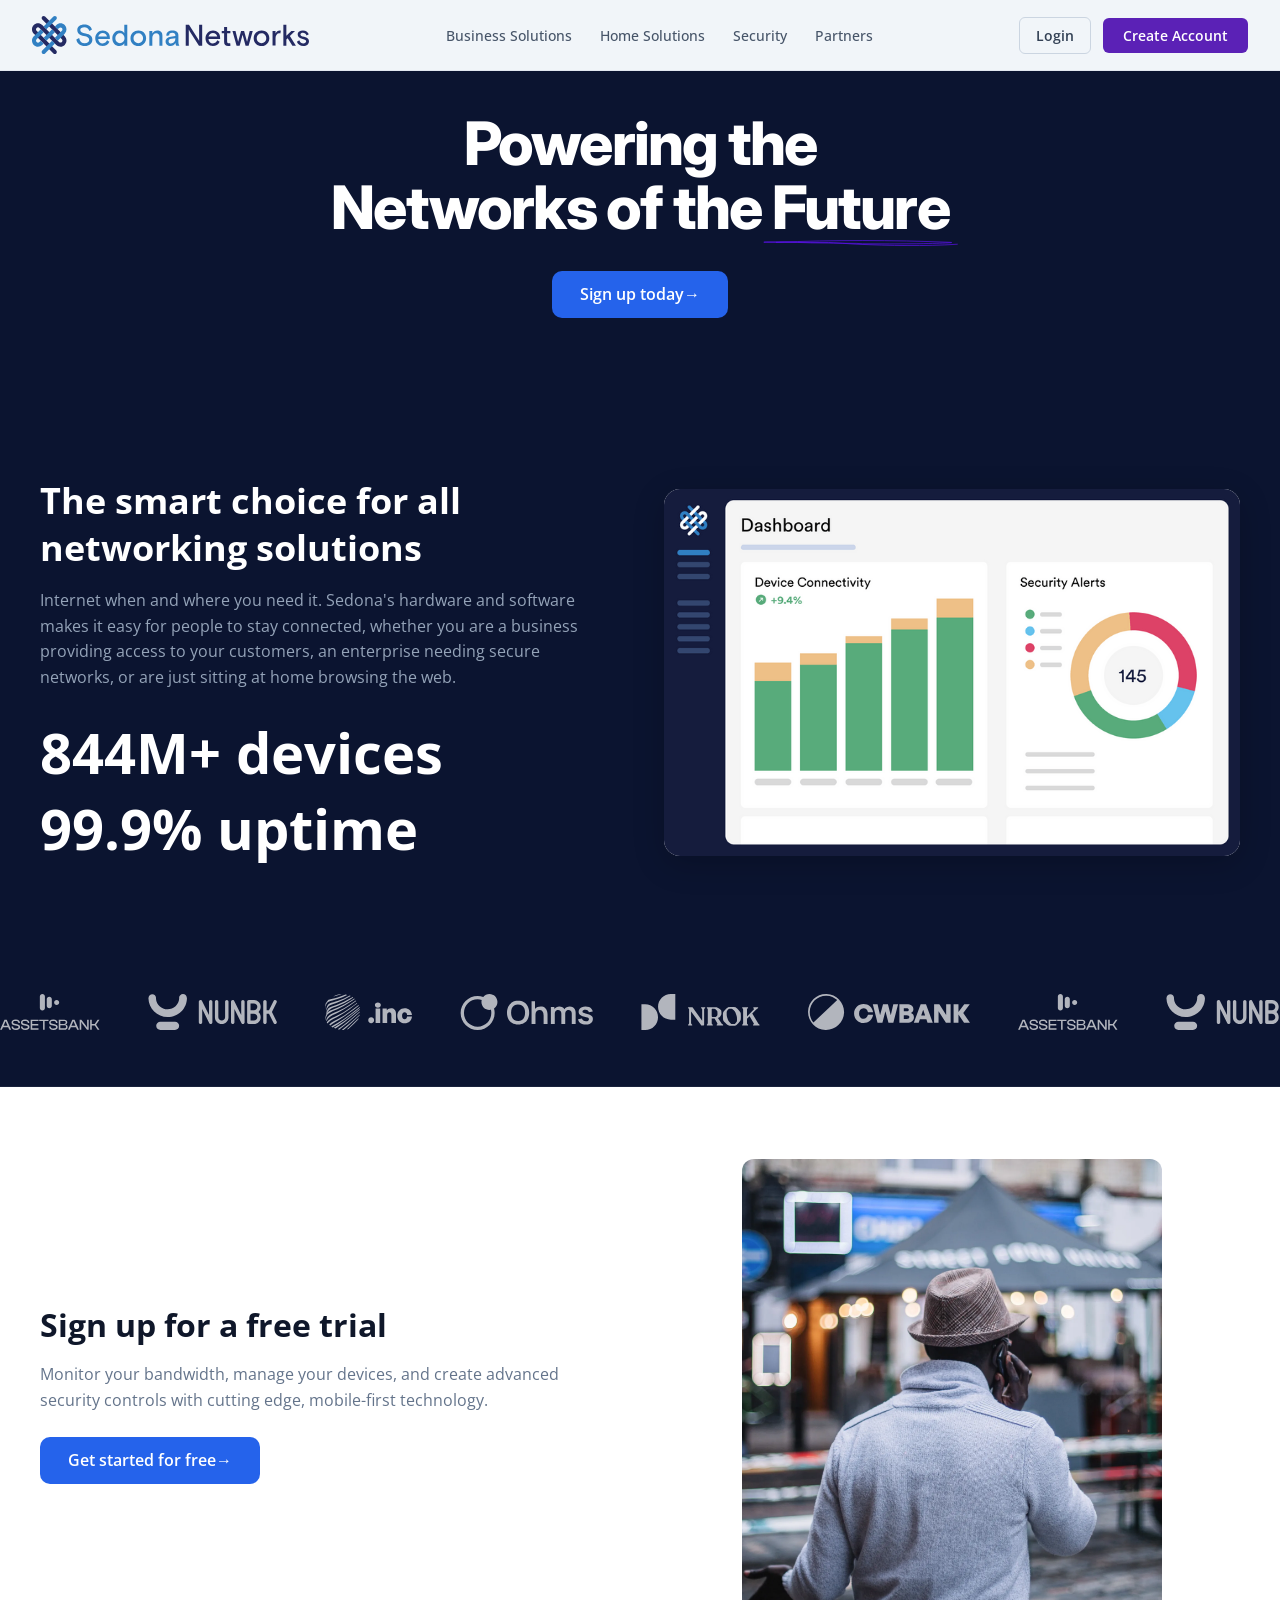
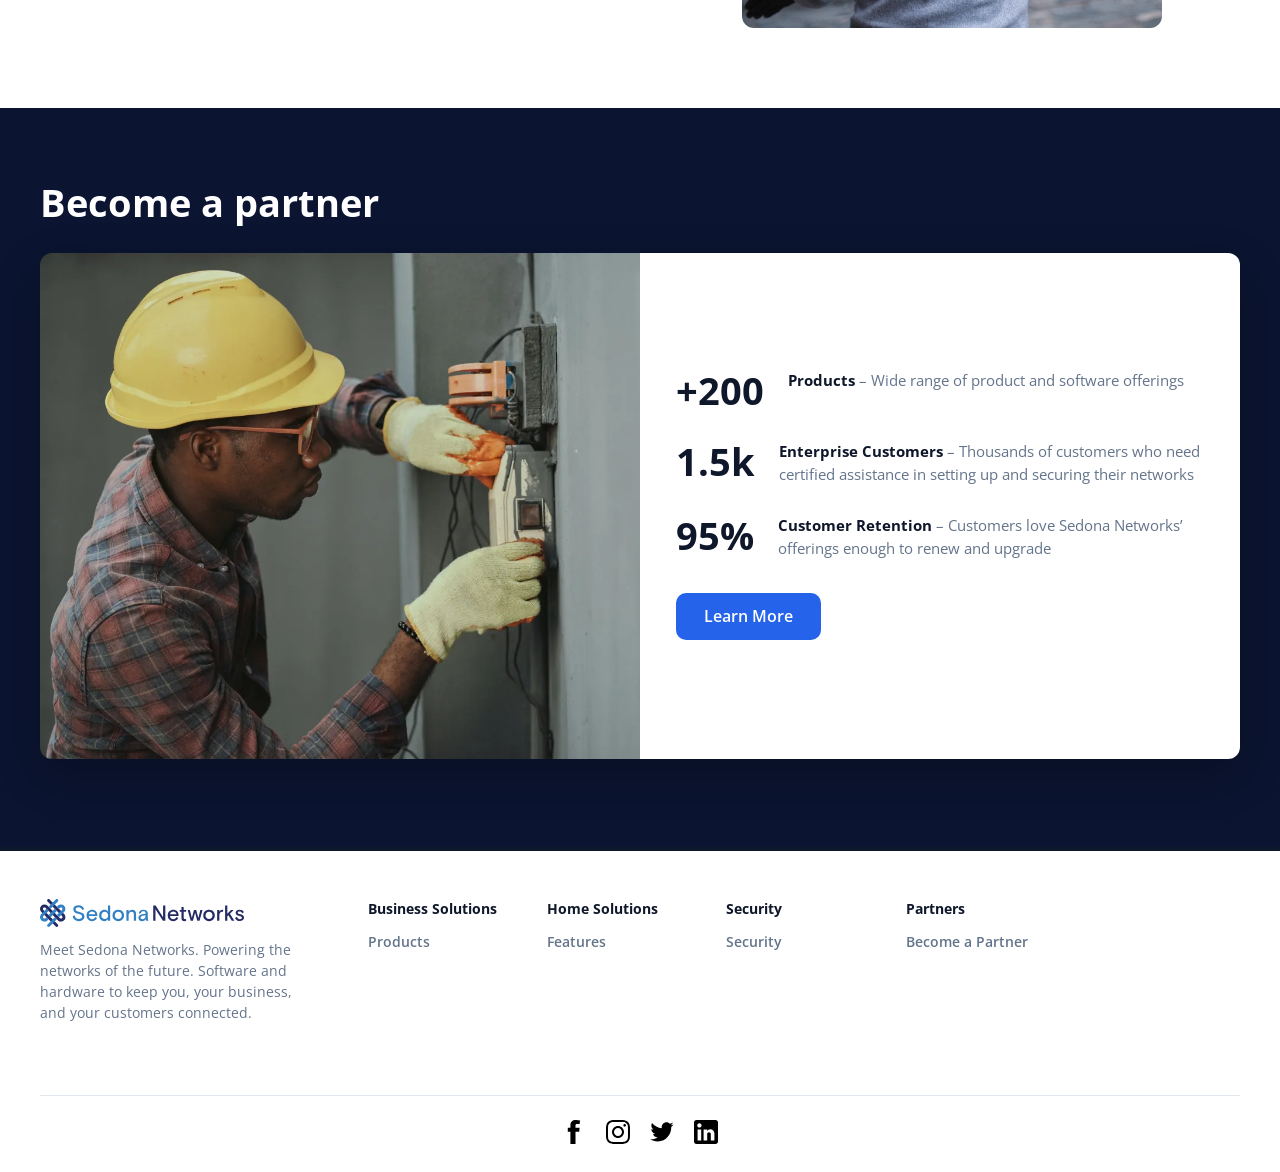
==== commit 326c3ffd: "Changes to carousel and page styling" ====
--- a/index.html
+++ b/index.html
@@ -4,7 +4,7 @@
     <meta charset="utf-8">
     <title>Sedona Networks</title>
     <meta name="viewport" content="width=device-width, initial-scale=1">
-    <meta name="theme-color" content="#0b1120">
+    <meta name="theme-color" content="#0b1430">
     <link rel="icon" href="./favicon-32x32.png">
     <link rel="stylesheet" href="css/styles.css">
 </head>
@@ -41,7 +41,7 @@
         <section class="hero">
                 <div class="hero-top animate-on-scroll">
                     <h1 class="hero-title">
-                        Powering the Networks of the <span class="glitch-word hero-future-word">Future</span>
+                        Powering the Networks <span class="hero-title-tail">of the <span class="glitch-word hero-future-word">Future</span></span>
                     </h1>
                     <div class="hero-cta">
                         <a href="signup.html" class="btn-primary-hero btn-hero-arrow">Sign up today</a>
@@ -77,18 +77,38 @@
         <section class="section-carousel-strip" aria-label="Partner logos">
             <div class="logo-carousel-wrap">
                 <div class="logo-carousel" aria-hidden="true">
-                    <img src="assets/Combined-Shape-Copy-20.svg" alt="">
-                    <img src="assets/Combined-Shape-Copy-21.svg" alt="">
-                    <img src="assets/Combined-Shape-Copy-22.svg" alt="">
-                    <img src="assets/Combined-Shape-Copy-23.svg" alt="">
-                    <img src="assets/Combined-Shape-Copy-24.svg" alt="">
-                    <img src="assets/Combined-Shape-Copy-25.svg" alt="">
-                    <img src="assets/Combined-Shape-Copy-20.svg" alt="">
-                    <img src="assets/Combined-Shape-Copy-21.svg" alt="">
-                    <img src="assets/Combined-Shape-Copy-22.svg" alt="">
-                    <img src="assets/Combined-Shape-Copy-23.svg" alt="">
-                    <img src="assets/Combined-Shape-Copy-24.svg" alt="">
-                    <img src="assets/Combined-Shape-Copy-25.svg" alt="">
+                    <div class="logo-carousel-set">
+                        <img src="assets/Combined-Shape-Copy-20.svg" alt="" width="181" height="65" loading="eager" decoding="async">
+                        <img src="assets/Combined-Shape-Copy-21.svg" alt="" width="172" height="48" loading="eager" decoding="async">
+                        <img src="assets/Combined-Shape-Copy-22.svg" alt="" width="174" height="72" loading="eager" decoding="async">
+                        <img src="assets/Combined-Shape-Copy-23.svg" alt="" width="195" height="53" loading="eager" decoding="async">
+                        <img src="assets/Combined-Shape-Copy-24.svg" alt="" width="186" height="56" loading="eager" decoding="async">
+                        <img src="assets/Combined-Shape-Copy-25.svg" alt="" width="211" height="47" loading="eager" decoding="async">
+                    </div>
+                    <div class="logo-carousel-set">
+                        <img src="assets/Combined-Shape-Copy-20.svg" alt="" width="181" height="65" loading="eager" decoding="async">
+                        <img src="assets/Combined-Shape-Copy-21.svg" alt="" width="172" height="48" loading="eager" decoding="async">
+                        <img src="assets/Combined-Shape-Copy-22.svg" alt="" width="174" height="72" loading="eager" decoding="async">
+                        <img src="assets/Combined-Shape-Copy-23.svg" alt="" width="195" height="53" loading="eager" decoding="async">
+                        <img src="assets/Combined-Shape-Copy-24.svg" alt="" width="186" height="56" loading="eager" decoding="async">
+                        <img src="assets/Combined-Shape-Copy-25.svg" alt="" width="211" height="47" loading="eager" decoding="async">
+                    </div>
+                    <div class="logo-carousel-set">
+                        <img src="assets/Combined-Shape-Copy-20.svg" alt="" width="181" height="65" loading="eager" decoding="async">
+                        <img src="assets/Combined-Shape-Copy-21.svg" alt="" width="172" height="48" loading="eager" decoding="async">
+                        <img src="assets/Combined-Shape-Copy-22.svg" alt="" width="174" height="72" loading="eager" decoding="async">
+                        <img src="assets/Combined-Shape-Copy-23.svg" alt="" width="195" height="53" loading="eager" decoding="async">
+                        <img src="assets/Combined-Shape-Copy-24.svg" alt="" width="186" height="56" loading="eager" decoding="async">
+                        <img src="assets/Combined-Shape-Copy-25.svg" alt="" width="211" height="47" loading="eager" decoding="async">
+                    </div>
+                    <div class="logo-carousel-set">
+                        <img src="assets/Combined-Shape-Copy-20.svg" alt="" width="181" height="65" loading="eager" decoding="async">
+                        <img src="assets/Combined-Shape-Copy-21.svg" alt="" width="172" height="48" loading="eager" decoding="async">
+                        <img src="assets/Combined-Shape-Copy-22.svg" alt="" width="174" height="72" loading="eager" decoding="async">
+                        <img src="assets/Combined-Shape-Copy-23.svg" alt="" width="195" height="53" loading="eager" decoding="async">
+                        <img src="assets/Combined-Shape-Copy-24.svg" alt="" width="186" height="56" loading="eager" decoding="async">
+                        <img src="assets/Combined-Shape-Copy-25.svg" alt="" width="211" height="47" loading="eager" decoding="async">
+                    </div>
                 </div>
             </div>
         </section>
--- a/css/styles.css
+++ b/css/styles.css
@@ -3,7 +3,7 @@
  * Sections: base, form/card, loading/iframe, site header, home, footer,
  * login, signup, partners, home-solutions, business-solutions, security.
  */
-@import url('https://fonts.googleapis.com/css2?family=Open+Sans:wght@400;600;700&display=swap');
+@import url('https://fonts.googleapis.com/css2?family=Inter:wght@700;800&family=Open+Sans:wght@400;600;700;800&display=swap');
 
 /* --- Base --- */
 :root {
@@ -772,11 +772,11 @@
 /* ========== Home page layout ========== */
 /* Match <html> to home body so no thin strip of default #f7f7f7 shows between sections on resize. */
 html:has(.page-home) {
-    background-color: #141d3e;
+    background-color: #0b1430;
 }
 
 .page-home {
-    background: #141d3e;
+    background: #0b1430;
     min-height: 100vh;
     min-height: 100dvh;
     padding-top: 64px;
@@ -803,7 +803,7 @@
     margin: 0 auto;
     width: 100%;
     box-sizing: border-box;
-    background: #141d3e;
+    background: #0b1430;
     position: relative;
     z-index: 0;
 }
@@ -820,28 +820,51 @@
     text-align: center;
     width: 100%;
     max-width: 900px;
+    margin-left: auto;
+    margin-right: auto;
 }
 
 .hero-title {
-    font-size: clamp(2rem, 5vw, 3.25rem);
-    font-weight: 700;
+    font-family: "Inter", "Open Sans", -apple-system, BlinkMacSystemFont, "Segoe UI", Roboto, sans-serif;
+    font-size: clamp(2.5rem, 6vw, 3.75rem);
+    font-weight: 800;
+    font-synthesis: none;
+    letter-spacing: -0.03em;
     color: #fff;
     margin: 0;
-    line-height: 1.2;
+    line-height: 1.06;
+    text-wrap: balance;
+    overflow-wrap: break-word;
+    text-decoration: none;
+}
+
+/* Keeps "of the Future" on one line; narrow screens use slightly smaller min size (see below). */
+.hero-title-tail {
+    white-space: nowrap;
+}
+
+@media (max-width: 420px) {
+    .hero-title {
+        font-size: clamp(2rem, 5.5vw, 3.75rem);
+        line-height: 1.1;
+        letter-spacing: -0.025em;
+    }
 }
 
 .hero-title .glitch-word {
     position: relative;
     display: inline-block;
+    text-decoration: none;
 }
 
 .hero-title .hero-future-word::after {
     content: "";
     position: absolute;
-    left: -4%;
-    right: -4%;
-    bottom: -6px;
-    height: 14px;
+    left: -5%;
+    right: -5%;
+    bottom: -0.12em;
+    height: 0.42em;
+    min-height: 12px;
     background: url('../assets/scribble.svg') no-repeat center bottom;
     background-size: 100% auto;
     pointer-events: none;
@@ -938,7 +961,7 @@
     padding: 80px 24px;
     max-width: 1200px;
     margin: 0 auto;
-    background: #141d3e;
+    background: #0b1430;
     position: relative;
     z-index: 0;
 }
@@ -1000,7 +1023,7 @@
 /* Home: logo carousel strip (dark, full width) */
 .section-carousel-strip {
     width: 100%;
-    background: #141d3e;
+    background: #0b1430;
     padding: 48px 0 56px;
     border-bottom: 1px solid rgba(255, 255, 255, 0.06);
     box-sizing: border-box;
@@ -1011,10 +1034,11 @@
 
 .section-carousel-strip .logo-carousel-wrap {
     margin-bottom: 0;
-    max-width: 1200px;
+    max-width: none;
+    width: 100%;
     margin-left: auto;
     margin-right: auto;
-    padding: 0 24px;
+    padding: 0;
     box-sizing: border-box;
     overflow-x: clip;
 }
@@ -1079,7 +1103,7 @@
 /* Home: Become a partner (navy band after white CTA) */
 .section-partner-cta {
     width: 100%;
-    background: #141d3e;
+    background: #0b1430;
     padding: 72px 24px 88px;
     box-sizing: border-box;
 }
@@ -1214,9 +1238,23 @@
 
 .logo-carousel {
     display: flex;
-    gap: 48px;
+    align-items: center;
+    gap: 0;
     animation: carousel-scroll 35s linear infinite;
     width: max-content;
+    backface-visibility: hidden;
+}
+
+/* Four identical sets, gap 0 between sets; each set ends with padding matching inner `gap` so
+   translate3d(-25%,0,0) equals one full cycle (100% / 4). Extra copies keep wide viewports filled. */
+.logo-carousel-set {
+    --logo-carousel-gap: 48px;
+    display: flex;
+    align-items: center;
+    gap: var(--logo-carousel-gap);
+    flex-shrink: 0;
+    box-sizing: content-box;
+    padding-inline-end: var(--logo-carousel-gap);
 }
 
 .logo-carousel img {
@@ -1228,8 +1266,15 @@
 }
 
 @keyframes carousel-scroll {
-    0% { transform: translateX(0); }
-    100% { transform: translateX(-50%); }
+    0% { transform: translate3d(0, 0, 0); }
+    100% { transform: translate3d(-25%, 0, 0); }
+}
+
+@media (prefers-reduced-motion: reduce) {
+    .logo-carousel {
+        animation: none;
+        transform: translate3d(0, 0, 0);
+    }
 }
 
 .cta-two-col {
@@ -1749,31 +1794,15 @@
     overflow-x: clip;
 }
 
-/* .section-carousel-strip {
-    width: 100%;
-    background: #141d3e;
-    padding: 48px 0 56px;
-    border-bottom: 1px solid rgba(255, 255, 255, 0.06);
-    box-sizing: border-box;
-    position: relative;
-    z-index: 0;
-}
-
-.section-carousel-strip .logo-carousel-wrap {
+/* Match home `.section-carousel-strip .logo-carousel-wrap`: full-bleed clip so `.logo-carousel`
+   `width: max-content` + translate3d(-25%,…) loop math is consistent (same track, same % base). */
+.partners-logos .logo-carousel-wrap {
     margin-bottom: 0;
-    max-width: 1200px;
+    max-width: none;
+    width: 100%;
     margin-left: auto;
     margin-right: auto;
-    padding: 0 24px;
-    box-sizing: border-box;
-} */
-
-.partners-logos .logo-carousel-wrap {
-    margin-bottom: 0;
-    max-width: 1200px;
-    margin-left: auto;
-    margin-right: auto;
-    padding: 0 24px;
+    padding: 0;
     box-sizing: border-box;
     overflow-x: clip;
 }
